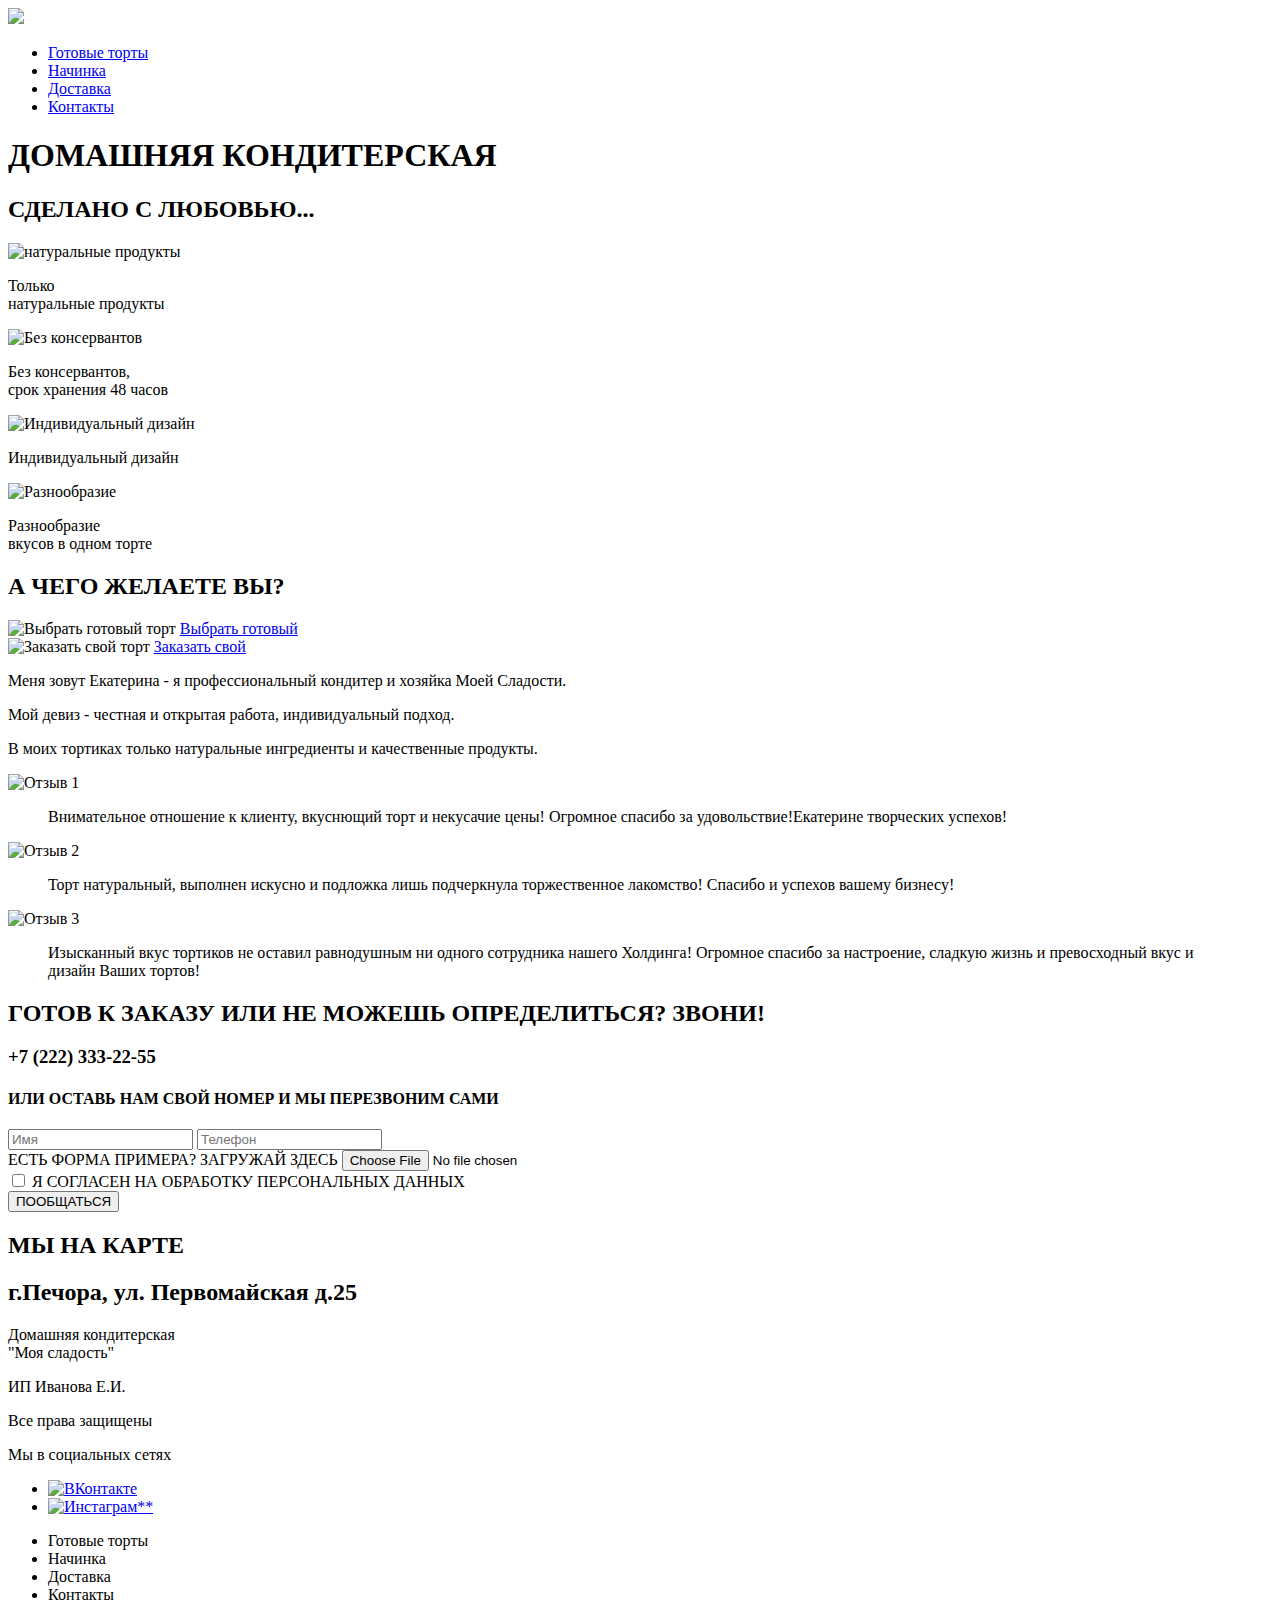
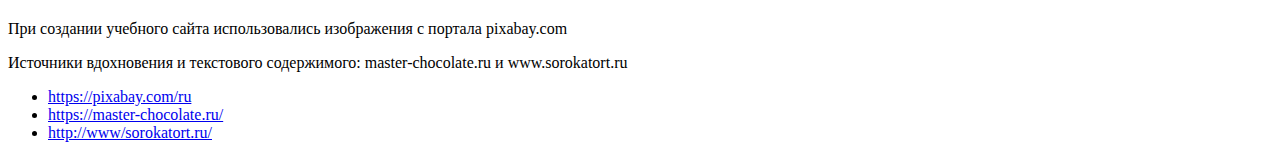
==== index.html @ ca9eb402 "add img. fix validation" ====
<!DOCTYPE html>
<html lang="ru">
<head>
	<meta charset="UTF-8">
	<meta name="viewport" content="width=device-width, initial-scale=1.0">
	<title>Main</title>
</head>
<body>
	<!-- Шапка сайта с логотипом и панелью навигации -->
	<header>
		<nav>
			<a href="index.html" class="logo"><img src="./assets/img/logo.svg"></a>
			<ul>
				<li><a href="cakes.html">Готовые торты</a></li>
				<li><a href="filling.html">Начинка</a></li>
				<li><a href="delivery.html">Доставка</a></li>
				<li><a href="index.html#feedback">Контакты</a></li>
			</ul>
		</nav>
	</header>
	<!-- Секция для рекламного баннера -->
	<section class="banner">
		<div class="content">
			<h1>ДОМАШНЯЯ КОНДИТЕРСКАЯ</h1>
			<h2>СДЕЛАНО С ЛЮБОВЬЮ...</h2>
		</div>
	</section>
	<!-- Секция Наши преимущества -->
	<section class="advantages">
		<div class="content">
			<div class="advantage">
				<img src="assets/img/icons/icon_1.png" alt="натуральные продукты">
				<p> Только<br> натуральные продукты </p>
			</div>
			<div class="advantage">
				<img src="assets/img/icons/icon_2.png" alt="Без консервантов">
				<p> Без консервантов,<br> срок хранения 48 часов </p>
			</div>
			<div class="advantage">
				<img src="assets/img/icons/icon_3.png" alt="Индивидуальный дизайн">
				<p> Индивидуальный дизайн </p>
			</div>
			<div class="advantage">
				<img src="assets/img/icons/icon_4.png" alt="Разнообразие">
				<p> Разнообразие<br> вкусов в одном торте </p>
			</div>
		</div>
	</section>
	<!-- Секция для выбора услуги -->
	<section class="select">
		<div class="content">
			<h2>А ЧЕГО ЖЕЛАЕТЕ ВЫ?</h2>
				<div class="select__cakes">
					<div class="select__cake">
						<img src="assets/img/select-cake-1.jpg" alt="Выбрать готовый торт">
						<a href="cackes.html">Выбрать готовый</a>
					</div>
					<div class="select__cake">
						<img src="assets/img/select-cake-2.jpg" alt="Заказать свой торт">
						<a href="filing.html">Заказать cвой</a>
					</div>
				</div>
		</div>
	</section>
	<!-- Секция для блока О компании -->
	<section class="about">
		<div class="about__wrap">
			<div class="about__text">
				<p>Меня зовут Екатерина - я профессиональный кондитер и хозяйка Моей Сладости.</p>
                <p>Мой девиз - честная и открытая работа, индивидуальный подход.</p>
                <p>В моих тортиках только натуральные ингредиенты и качественные продукты.</p>
			</div>
		</div>
	</section>
	<!-- Секция для отзывов клиентов-->
	<section class="reviews">
		<div class="content">
			<div class="review">
				<div class="review__text">
					<img src="assets/img/reviews/review-1.jpg", alt="Отзыв 1">
					<blockquote>
                    	Внимательное отношение к клиенту, вкуснющий торт и некусачие цены! 
                        Огромное спасибо за удовольствие!Екатерине творческих успехов!
                    </blockquote>
                    <img src="assets/img/reviews/review-2.jpg", alt="Отзыв 2">
                    <blockquote>
                        Торт натуральный, выполнен искусно и подложка лишь подчеркнула 
                        торжественное лакомство! Спасибо и успехов вашему бизнесу!
                    </blockquote>
                    <img src="assets/img/reviews/review-3.jpg", alt="Отзыв 3">
                    <blockquote>
                        Изысканный вкус тортиков не оставил равнодушным ни одного сотрудника 
                        нашего Холдинга! Огромное спасибо за настроение, сладкую жизнь и 
                        превосходный вкус и дизайн Ваших тортов!
                    </blockquote>
				</div>
			</div>
		</div>
	</section>
	<!-- Секция для блока обратной связи с клиентом -->
	<section class="feedback" id="feedback">
		<div class="content">
			<h2>ГОТОВ К ЗАКАЗУ ИЛИ НЕ МОЖЕШЬ ОПРЕДЕЛИТЬСЯ? ЗВОНИ!</h2>
			<h3>+7 (222) 333-22-55</h3>
			<h4>ИЛИ ОСТАВЬ НАМ СВОЙ НОМЕР И МЫ ПЕРЕЗВОНИМ САМИ</h4>
			<form action="answer.html">
				<div class="form__contact"> 
					<input type="text" minlength="5" placeholder="Имя" >
					<input type="tel" pattern="^\(\d{3}\)\d{3}-\d{2}-\d{2}$" minlength="11" name="tel-number" id="tel-number" title=" например 89090983453" placeholder="Телефон">
				</div>
				<div class="form__download">
					ЕСТЬ ФОРМА ПРИМЕРА?
					<label for="download">ЗАГРУЖАЙ ЗДЕСЬ</label>
					<input type="file" id="download" name="download" accept=".png, .jpg, .jpeg">
				</div>
				<div class="form__submit">
					<input type="checkbox" name="personal" id="personal">
					<label for="personal">
					Я СОГЛАСЕН НА ОБРАБОТКУ ПЕРСОНАЛЬНЫХ ДАННЫХ
					</label>
				</div>
				<input type="submit" value="ПООБЩАТЬСЯ">
			</form>
		</div>
	</section>
	<!-- Секция для блока с картой -->
	<section class="map">
		<div class="content">
			<h2>МЫ НА КАРТЕ</h2>
			<h2>г.Печора, ул. Первомайская д.25</h2>
		</div>
	</section>
<!-- Подвал сайта с контактной информацией -->
<footer>
	<div class="content">
		<div class="footer_main">
			<div class="footer_info">
				<p>Домашняя кондитерская<br>"Моя сладость"</p>
				<p>ИП Иванова Е.И.</p>
				<p>Все права защищены</p>
			</div>
			<div class="footer_social">
				<p>Мы в социальных сетях</p>
					<ul>
	                    <li><a href="http://vk.com"><img src="assets/img/icons/icon_5.png", alt="ВКонтакте"></a></li>
	                    <li><a href="http://instagram.com"><img src="assets/img/icons/icon_6.png", alt="Инстаграм**"></a></li>
	                </ul>
			</div>
			<div class="footer_menu">
				<nav>
					<ul>
						<li>Готовые торты</li>
						<li>Начинка</li>
						<li>Доставка</li>
						<li>Контакты</li>
					</ul>
				</nav>
			</div>
		</div>
		<div class="footer_add">
			<p>При создании учебного сайта использовались изображения с портала pixabay.com</p>
			<p>Источники вдохновения и текстового содержимого: master-chocolate.ru и www.sorokatort.ru </p>
			<ul>
            	<li><a href="https://pixabay.com/ru">https://pixabay.com/ru</a></li>
                <li><a href="https://master-chocolate.ru/">https://master-chocolate.ru/</a></li>
                <li><a href="http://www/sorokatort.ru/">http://www/sorokatort.ru/</a></li>
            </ul>
		</div>
	</div>
</footer>
</body>
</html>
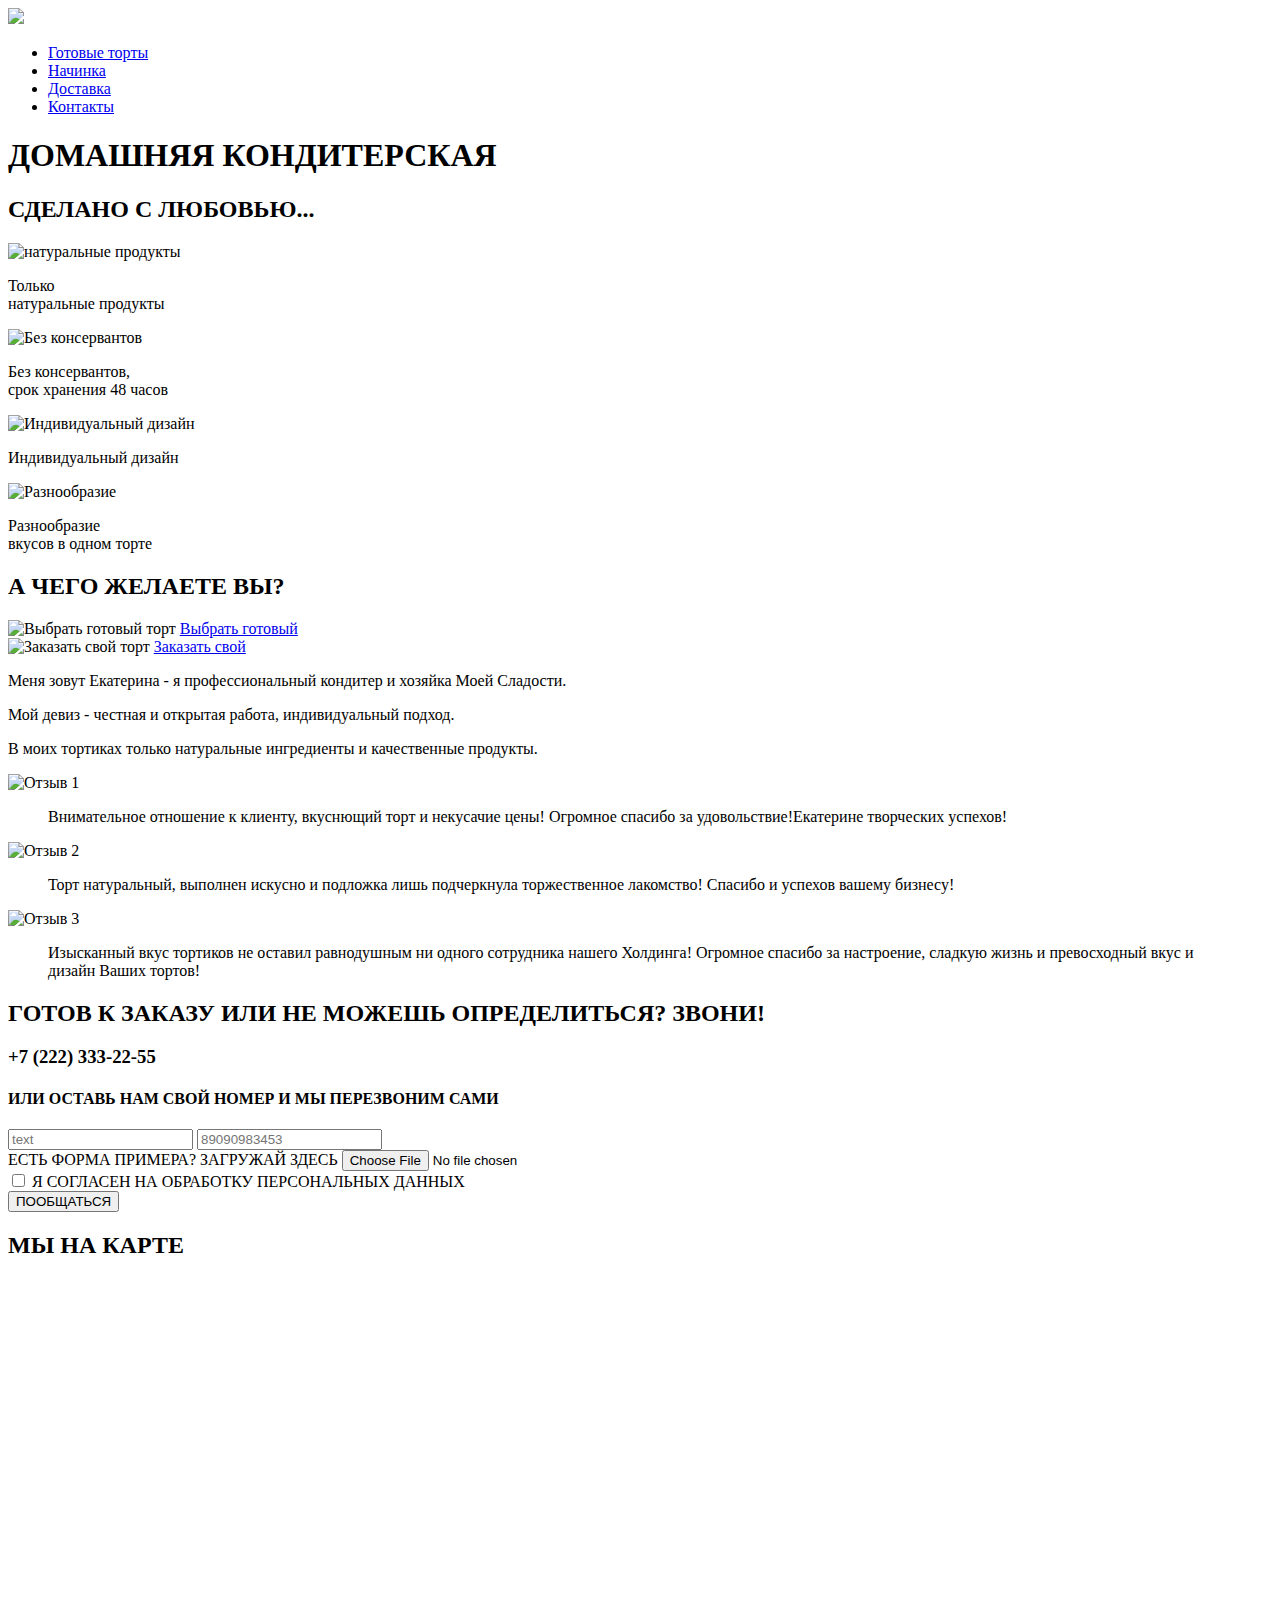
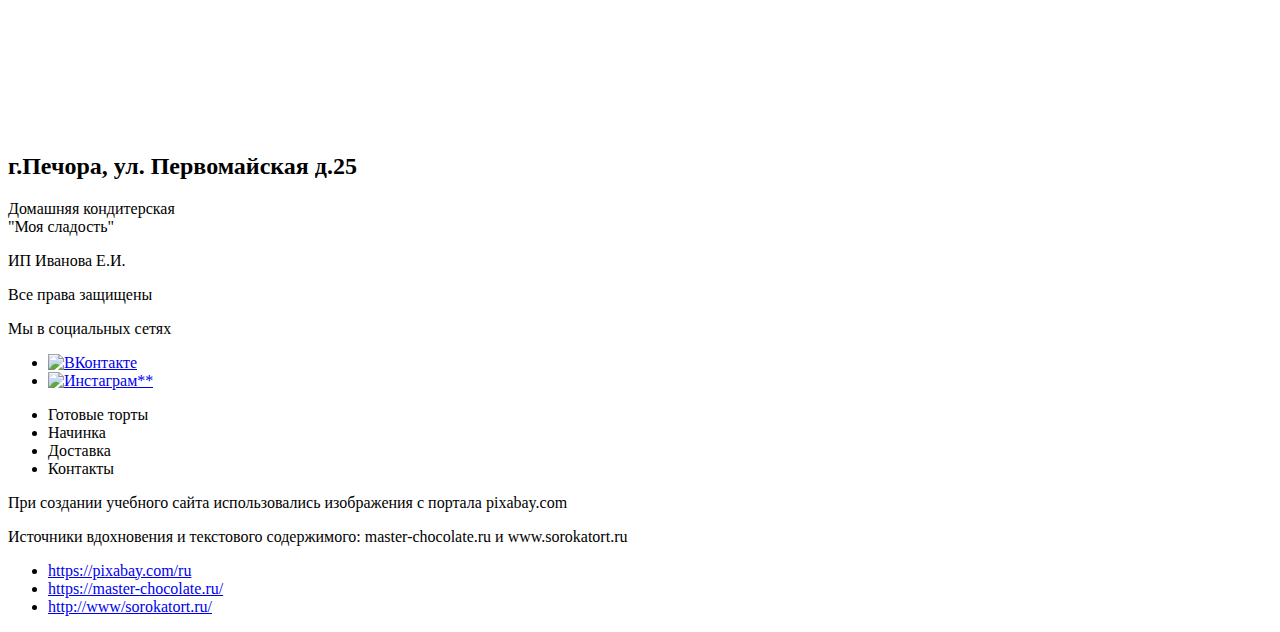
==== commit 9938b67a: "add lesson 8" ====
--- a/index.html
+++ b/index.html
@@ -105,8 +105,8 @@
 			<h4>ИЛИ ОСТАВЬ НАМ СВОЙ НОМЕР И МЫ ПЕРЕЗВОНИМ САМИ</h4>
 			<form action="answer.html">
 				<div class="form__contact"> 
-					<input type="text" minlength="5" placeholder="Имя" >
-					<input type="tel" pattern="^\(\d{3}\)\d{3}-\d{2}-\d{2}$" minlength="11" name="tel-number" id="tel-number" title=" например 89090983453" placeholder="Телефон">
+					<input type="text" minlength="5" placeholder="text" >
+					<input type="tel" minlength="11" name="tel-number" id="tel-number" title=" например 89090983453" placeholder="89090983453">
 				</div>
 				<div class="form__download">
 					ЕСТЬ ФОРМА ПРИМЕРА?
@@ -127,6 +127,15 @@
 	<section class="map">
 		<div class="content">
 			<h2>МЫ НА КАРТЕ</h2>
+			<iframe
+				src = "https://www.google.com/maps/embed?pb=!1m18!1m12!1m3!1d41600.22919532707!2d17.569618186980133!3d49.33294759224513!2m3!1f0!2f0!3f0!3m2!1i1024!2i768!4f13.1!3m3!1m2!1s0x4713a0ac323a85b5%3A0xc3b26e85b57e46b4!2z0JbQvtC_0YssIDc2OSAwMSBIb2xlxaFvdiwg0KfQtdGF0LjRjw!5e0!3m2!1sru!2sru!4v1715668737683!5m2!1sru!2sru" 
+				width="600" 
+				height="450" 
+				style="border:0;" 
+				allowfullscreen="" 
+				loading="lazy" 
+				referrerpolicy="no-referrer-when-downgrade">
+			</iframe>
 			<h2>г.Печора, ул. Первомайская д.25</h2>
 		</div>
 	</section>
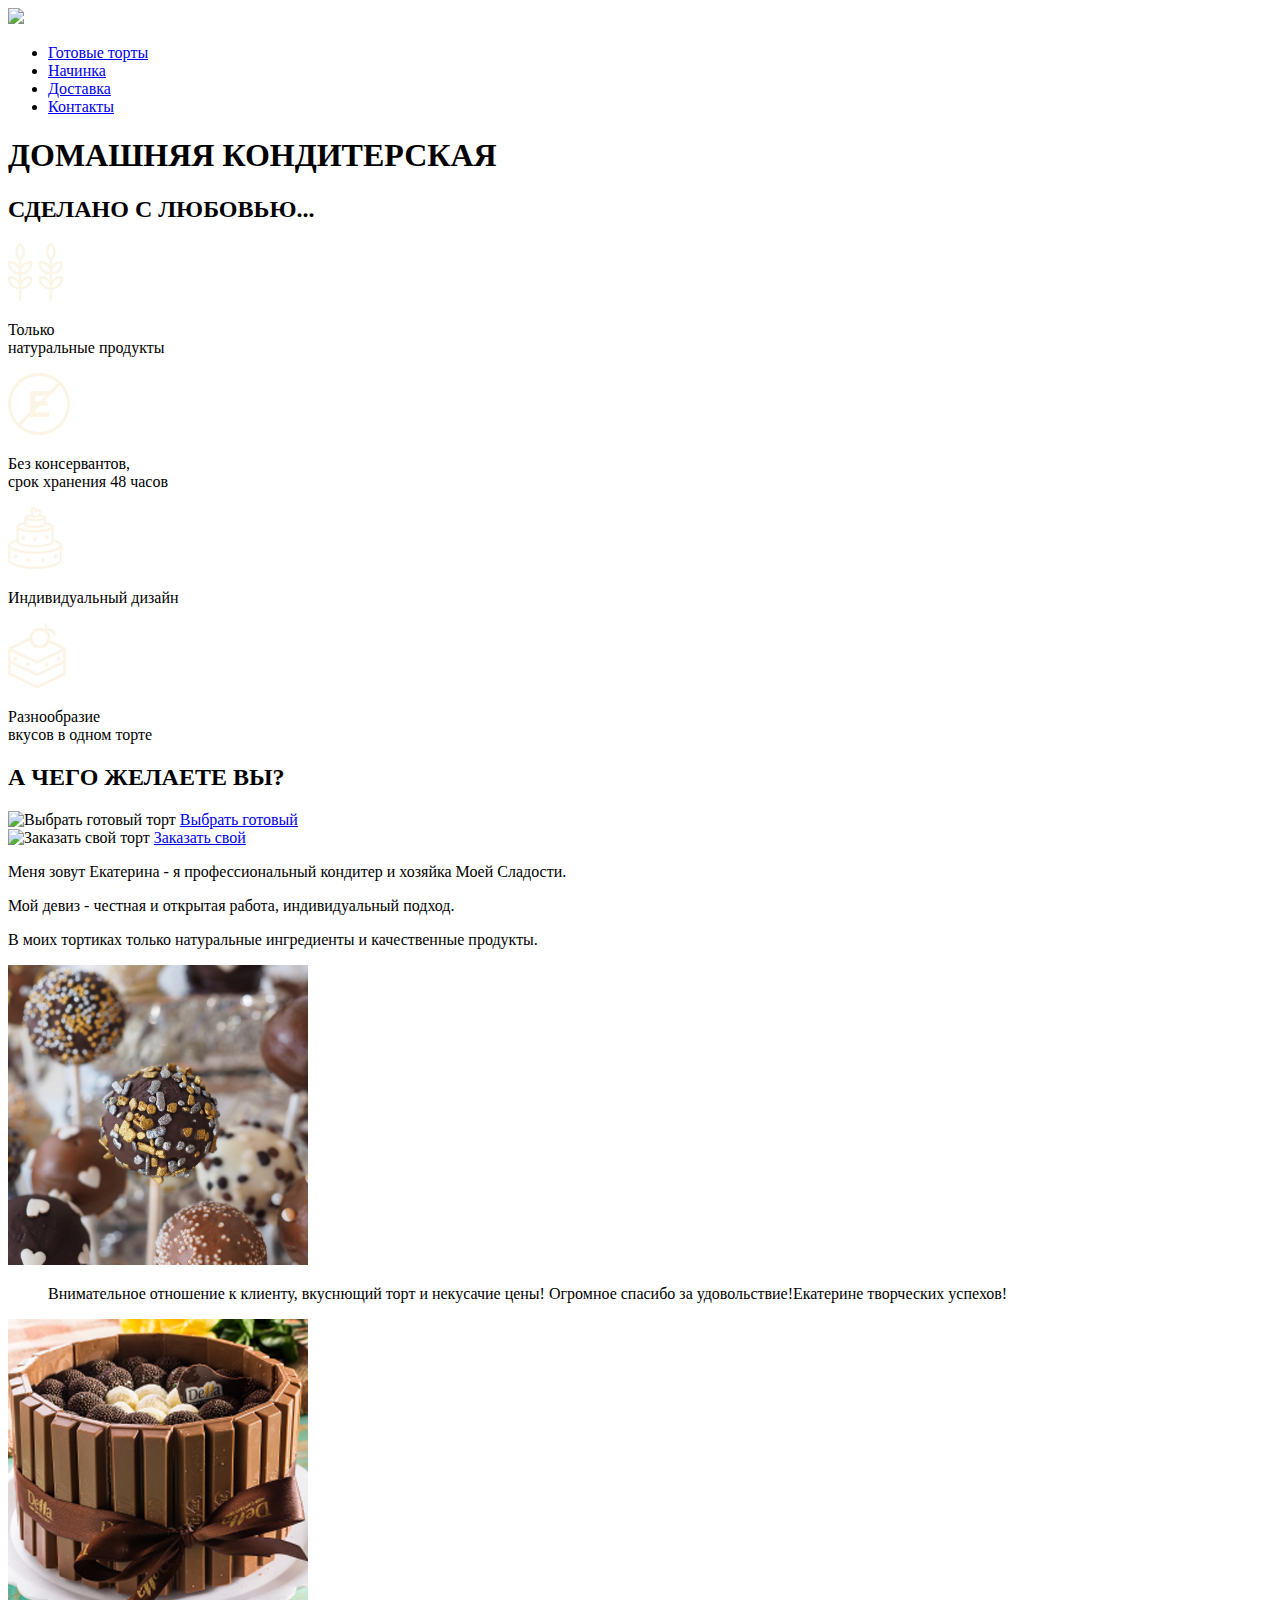
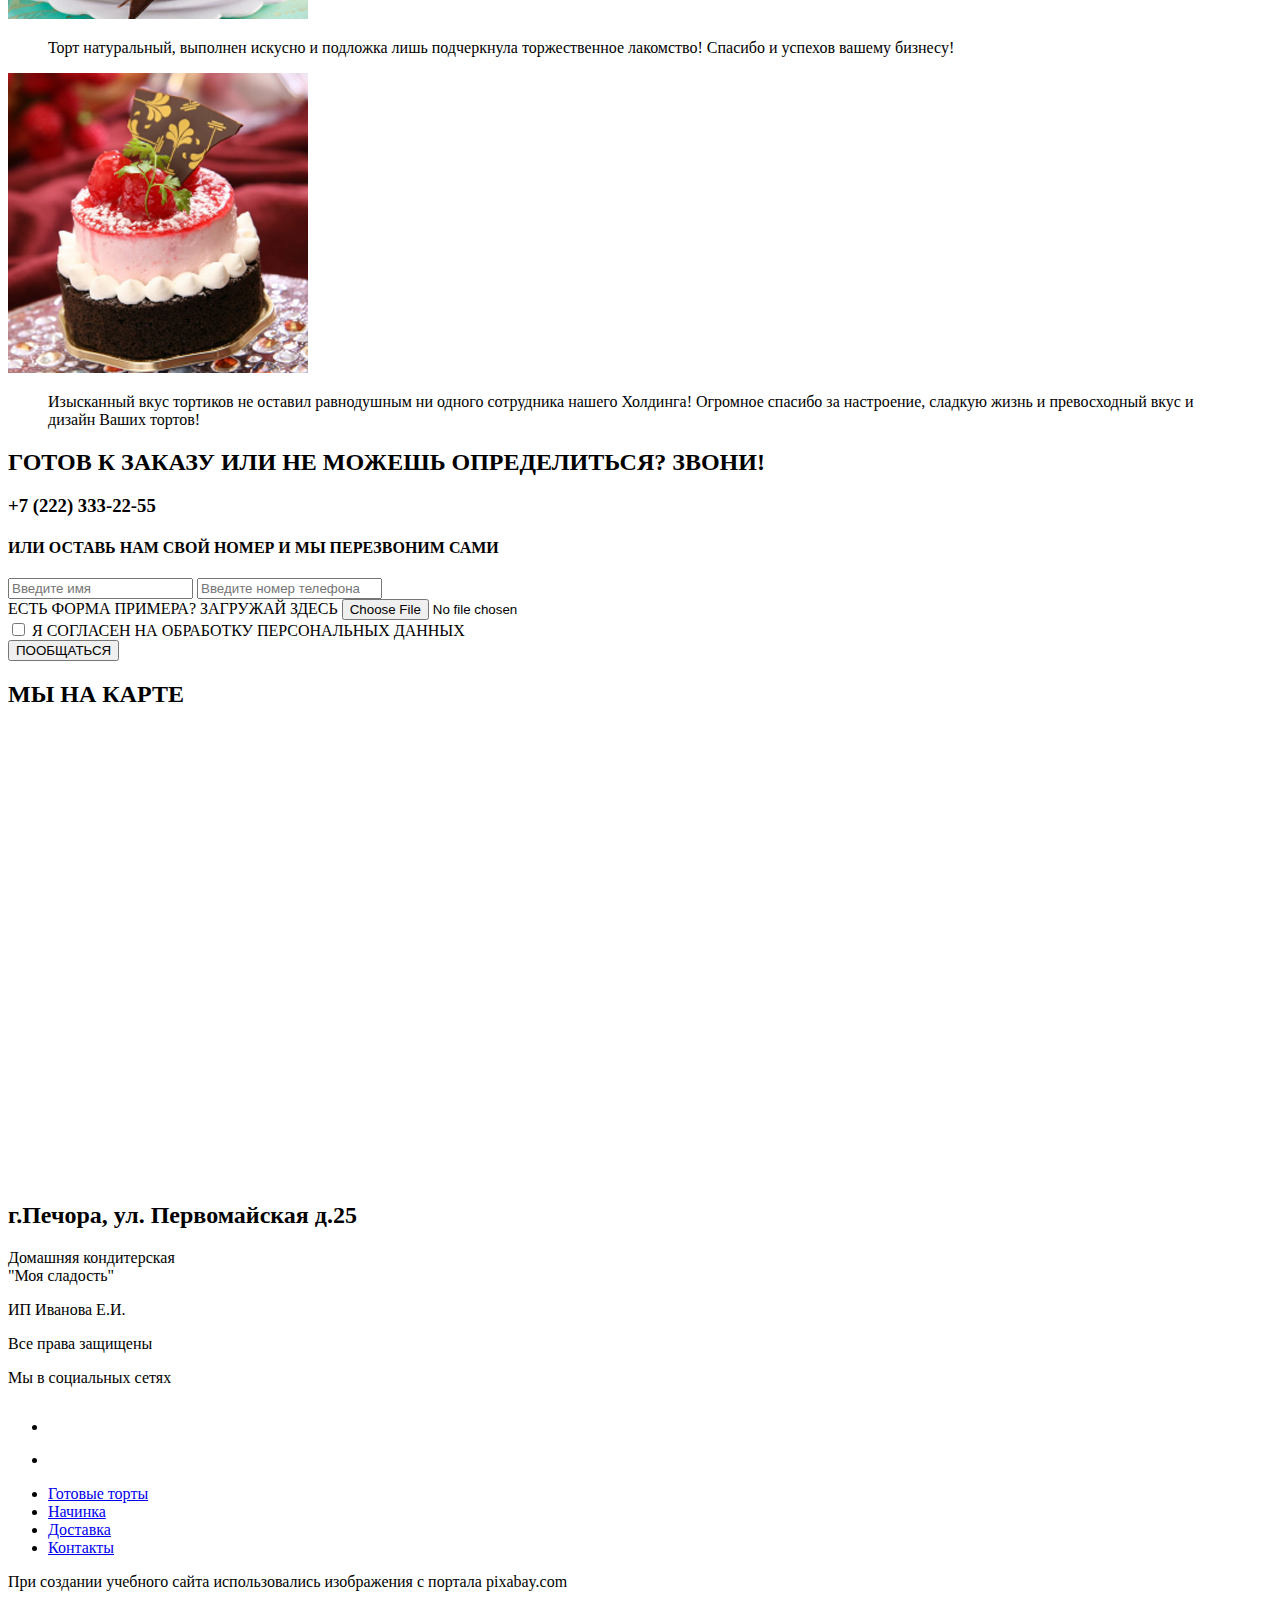
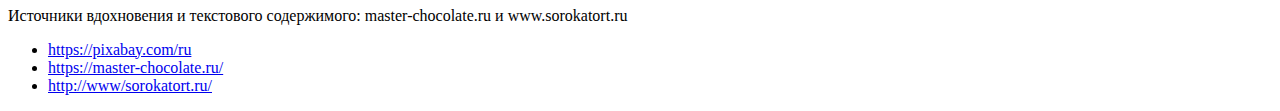
==== commit 66a07be7: "fix links" ====
--- a/index.html
+++ b/index.html
@@ -105,8 +105,8 @@
 			<h4>ИЛИ ОСТАВЬ НАМ СВОЙ НОМЕР И МЫ ПЕРЕЗВОНИМ САМИ</h4>
 			<form action="answer.html">
 				<div class="form__contact"> 
-					<input type="text" minlength="5" placeholder="text" >
-					<input type="tel" minlength="11" name="tel-number" id="tel-number" title=" например 89090983453" placeholder="89090983453">
+					<input type="text" minlength="5" placeholder="Введите имя" >
+					<input type="tel" minlength="11" name="tel-number" id="tel-number" title=" например 89090983453" placeholder="Введите номер телефона"pattern="[0-9]{11}">
 				</div>
 				<div class="form__download">
 					ЕСТЬ ФОРМА ПРИМЕРА?
@@ -158,10 +158,10 @@
 			<div class="footer_menu">
 				<nav>
 					<ul>
-						<li>Готовые торты</li>
-						<li>Начинка</li>
-						<li>Доставка</li>
-						<li>Контакты</li>
+						<li><a href="cakes.html">Готовые торты</a></li>
+						<li><a href="filling.html">Начинка</a></li>
+						<li><a href="delivery.html">Доставка</a></li>
+						<li><a href="index.html#feedback">Контакты</a></li>
 					</ul>
 				</nav>
 			</div>
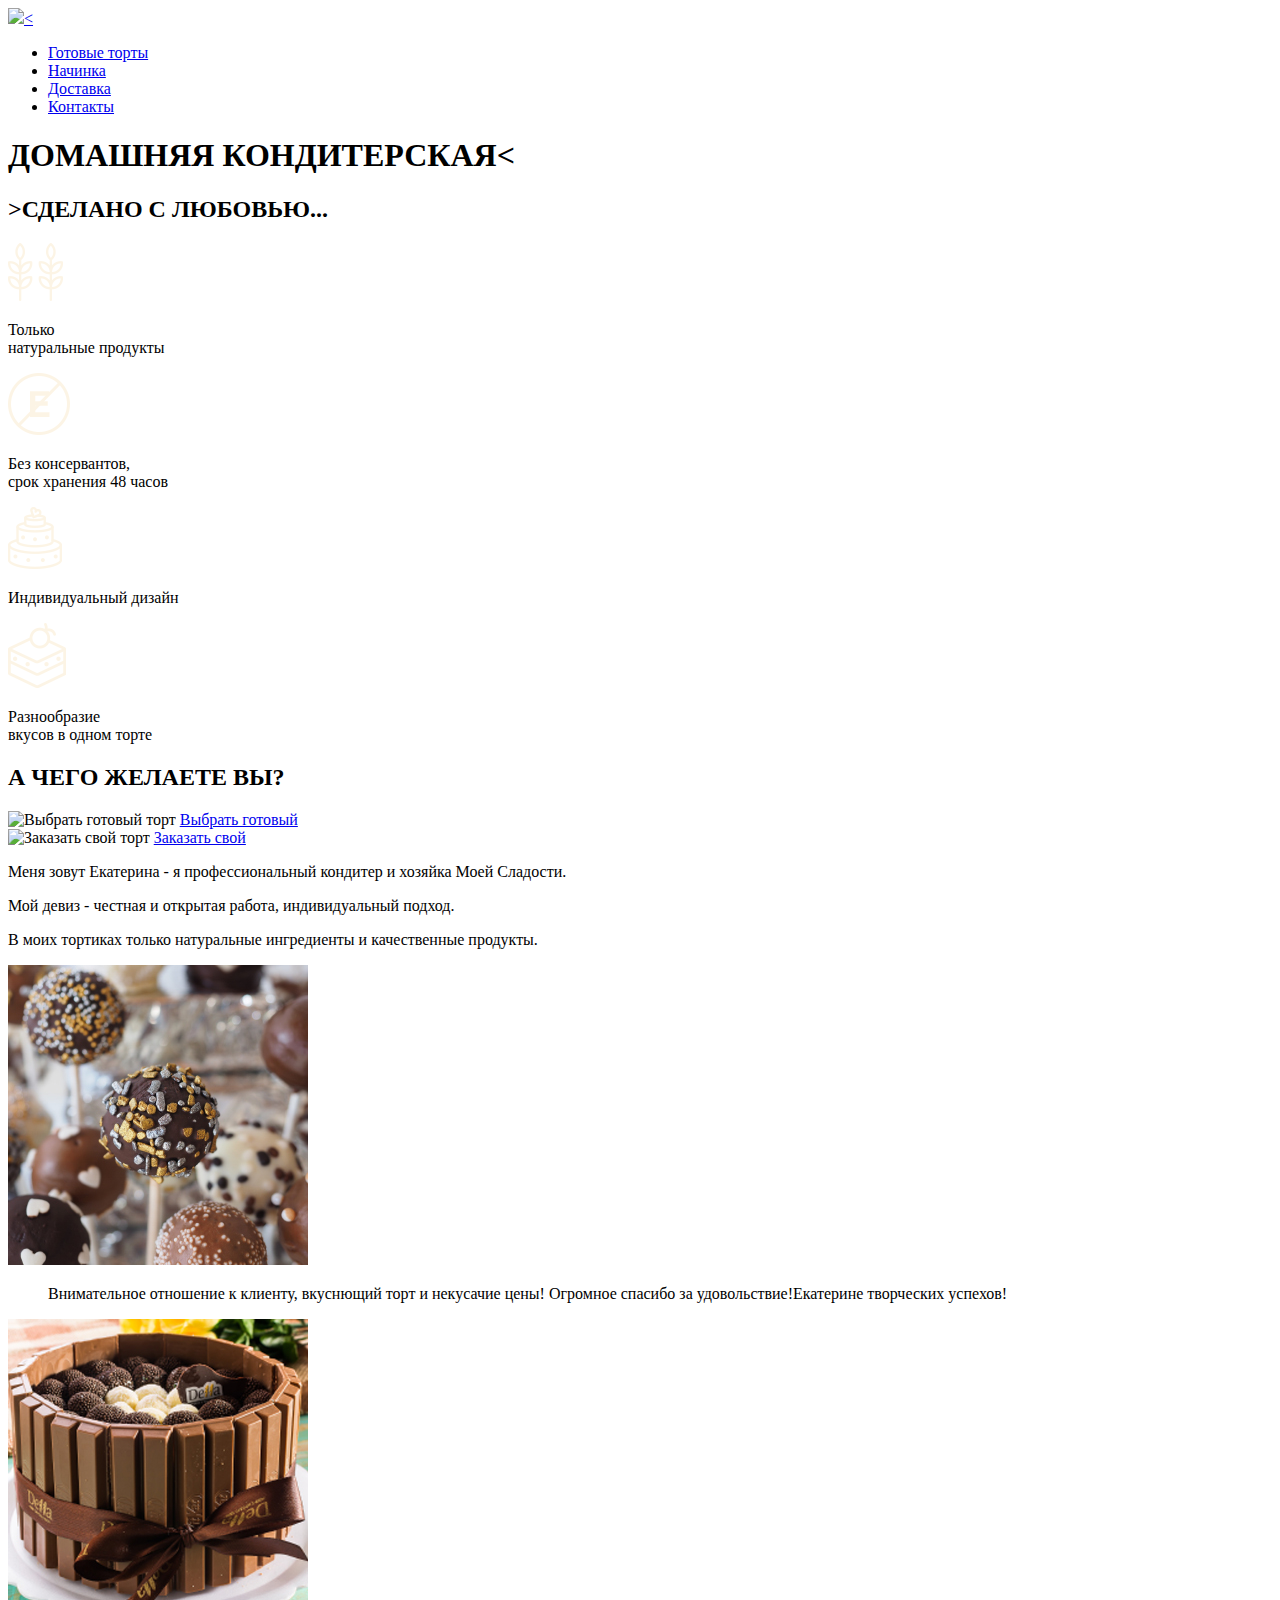
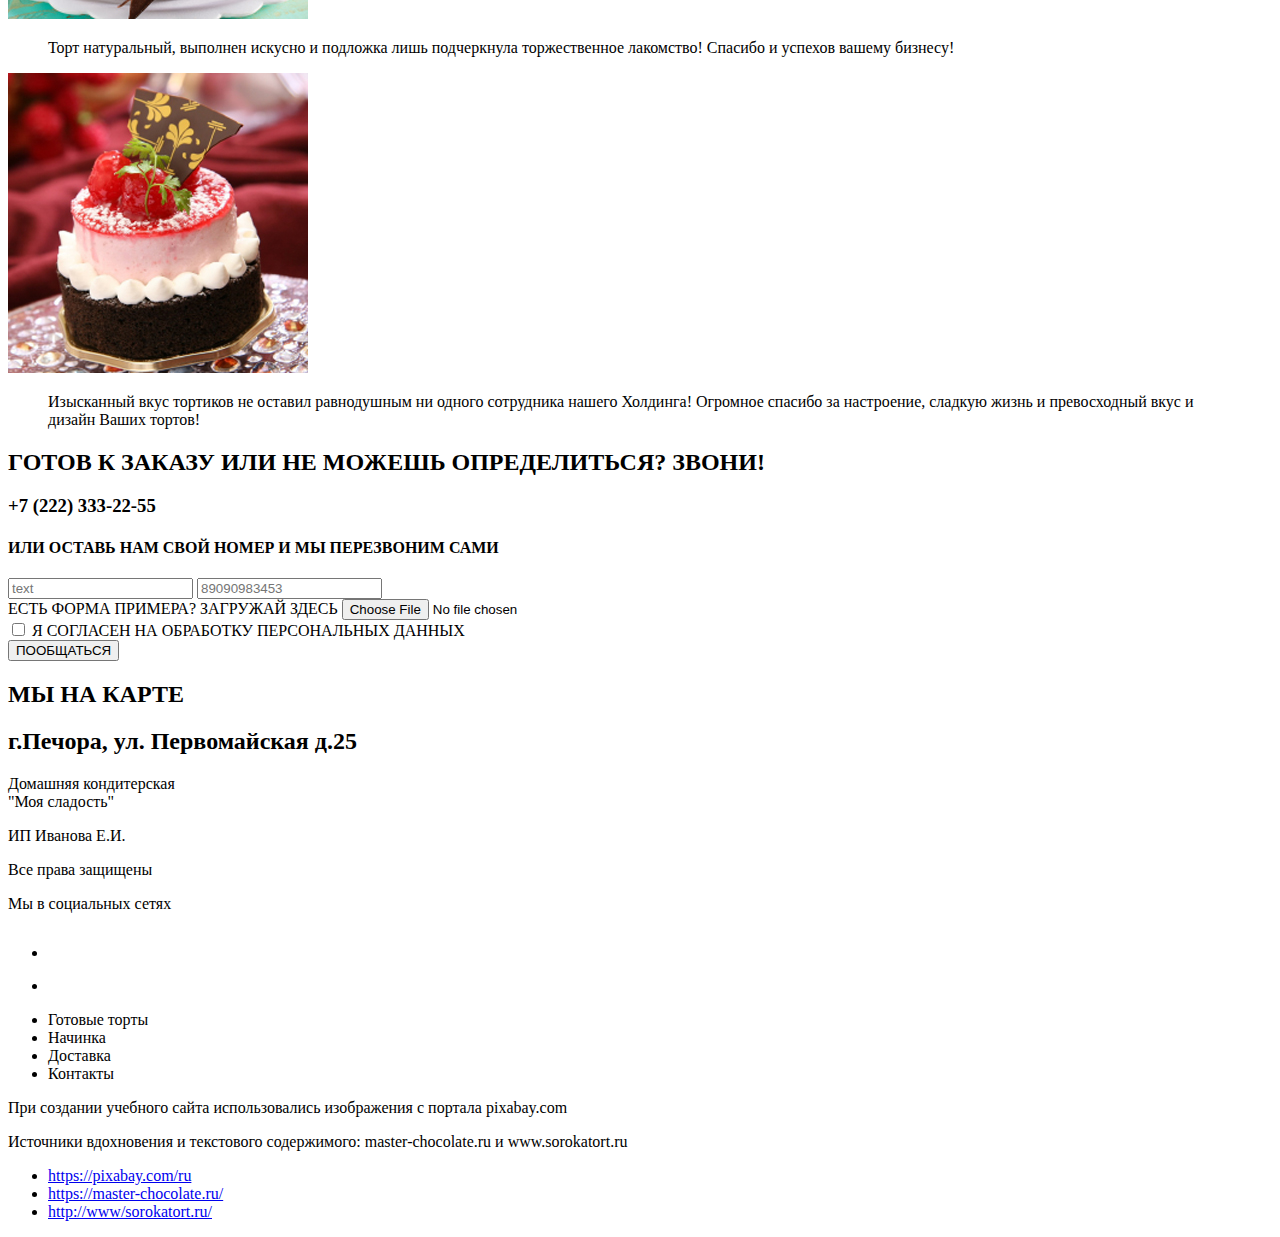
==== commit 7d87842b: "Add lesson 9 and 10" ====
--- a/index.html
+++ b/index.html
@@ -3,13 +3,15 @@
 <head>
 	<meta charset="UTF-8">
 	<meta name="viewport" content="width=device-width, initial-scale=1.0">
+	<link rel="stylesheet" href="assets/styles/normalize.css">
+	<link rel="stylesheet" href="assets/styles/style.css">
 	<title>Main</title>
 </head>
 <body>
 	<!-- Шапка сайта с логотипом и панелью навигации -->
 	<header>
 		<nav>
-			<a href="index.html" class="logo"><img src="./assets/img/logo.svg"></a>
+			<a href="index.html" class="logo"><img src="./assets/img/logo.svg"><</a>
 			<ul>
 				<li><a href="cakes.html">Готовые торты</a></li>
 				<li><a href="filling.html">Начинка</a></li>
@@ -21,8 +23,8 @@
 	<!-- Секция для рекламного баннера -->
 	<section class="banner">
 		<div class="content">
-			<h1>ДОМАШНЯЯ КОНДИТЕРСКАЯ</h1>
-			<h2>СДЕЛАНО С ЛЮБОВЬЮ...</h2>
+			<h1>ДОМАШНЯЯ КОНДИТЕРСКАЯ<</h1>
+			<h2>>СДЕЛАНО С ЛЮБОВЬЮ...</h2>
 		</div>
 	</section>
 	<!-- Секция Наши преимущества -->
@@ -105,8 +107,8 @@
 			<h4>ИЛИ ОСТАВЬ НАМ СВОЙ НОМЕР И МЫ ПЕРЕЗВОНИМ САМИ</h4>
 			<form action="answer.html">
 				<div class="form__contact"> 
-					<input type="text" minlength="5" placeholder="Введите имя" >
-					<input type="tel" minlength="11" name="tel-number" id="tel-number" title=" например 89090983453" placeholder="Введите номер телефона"pattern="[0-9]{11}">
+					<input type="text" minlength="5" placeholder="text" >
+					<input type="tel" minlength="11" name="tel-number" id="tel-number" title=" например 89090983453" placeholder="89090983453">
 				</div>
 				<div class="form__download">
 					ЕСТЬ ФОРМА ПРИМЕРА?
@@ -127,15 +129,6 @@
 	<section class="map">
 		<div class="content">
 			<h2>МЫ НА КАРТЕ</h2>
-			<iframe
-				src = "https://www.google.com/maps/embed?pb=!1m18!1m12!1m3!1d41600.22919532707!2d17.569618186980133!3d49.33294759224513!2m3!1f0!2f0!3f0!3m2!1i1024!2i768!4f13.1!3m3!1m2!1s0x4713a0ac323a85b5%3A0xc3b26e85b57e46b4!2z0JbQvtC_0YssIDc2OSAwMSBIb2xlxaFvdiwg0KfQtdGF0LjRjw!5e0!3m2!1sru!2sru!4v1715668737683!5m2!1sru!2sru" 
-				width="600" 
-				height="450" 
-				style="border:0;" 
-				allowfullscreen="" 
-				loading="lazy" 
-				referrerpolicy="no-referrer-when-downgrade">
-			</iframe>
 			<h2>г.Печора, ул. Первомайская д.25</h2>
 		</div>
 	</section>
@@ -158,10 +151,10 @@
 			<div class="footer_menu">
 				<nav>
 					<ul>
-						<li><a href="cakes.html">Готовые торты</a></li>
-						<li><a href="filling.html">Начинка</a></li>
-						<li><a href="delivery.html">Доставка</a></li>
-						<li><a href="index.html#feedback">Контакты</a></li>
+						<li>Готовые торты</li>
+						<li>Начинка</li>
+						<li>Доставка</li>
+						<li>Контакты</li>
 					</ul>
 				</nav>
 			</div>
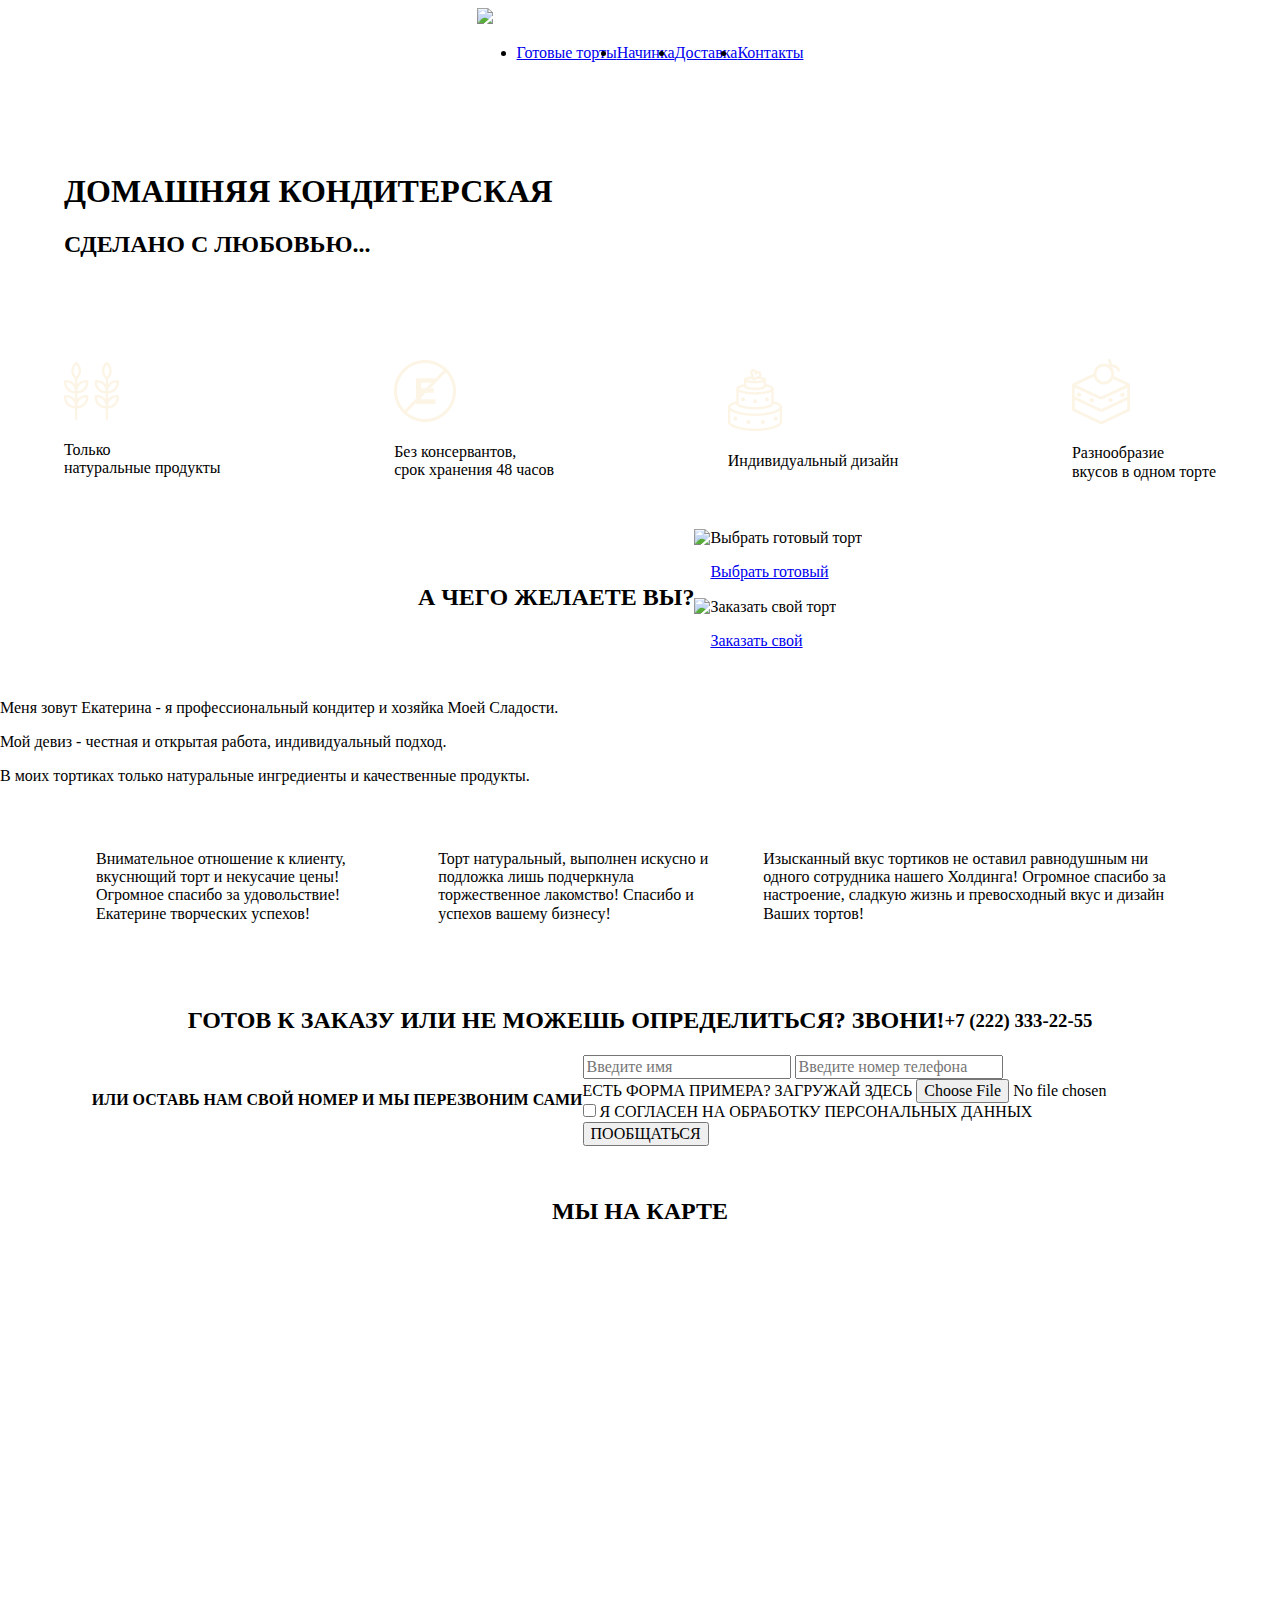
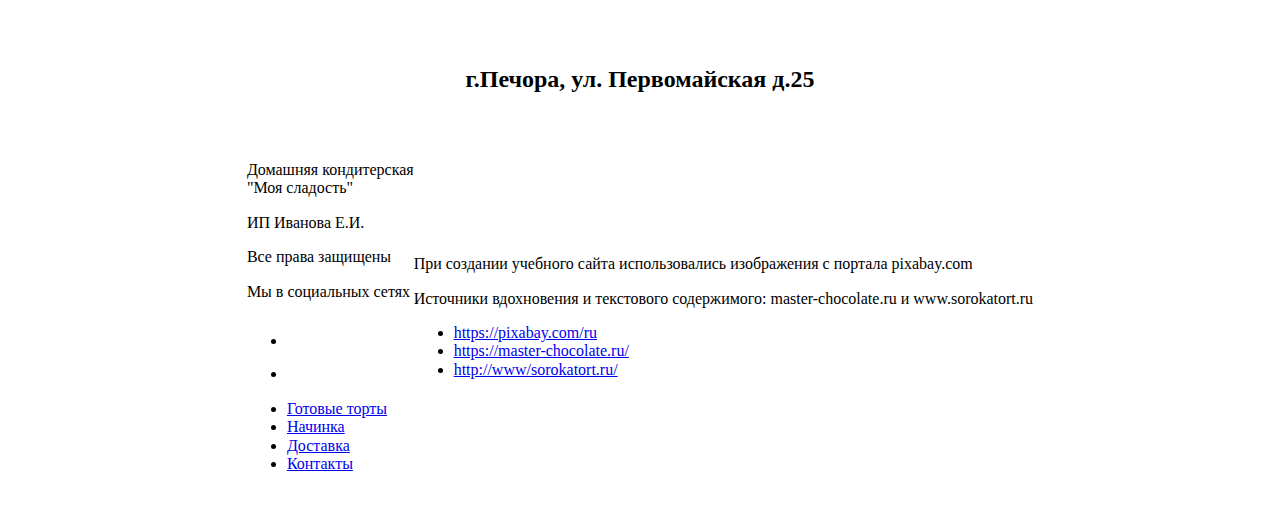
==== commit c58431f9: "Merge remote-tracking branch 'origin/master'" ====
--- a/index.html
+++ b/index.html
@@ -11,7 +11,7 @@
 	<!-- Шапка сайта с логотипом и панелью навигации -->
 	<header>
 		<nav>
-			<a href="index.html" class="logo"><img src="./assets/img/logo.svg"><</a>
+			<a href="index.html" class="logo"><img src="./assets/img/logo.svg"></a>
 			<ul>
 				<li><a href="cakes.html">Готовые торты</a></li>
 				<li><a href="filling.html">Начинка</a></li>
@@ -23,8 +23,8 @@
 	<!-- Секция для рекламного баннера -->
 	<section class="banner">
 		<div class="content">
-			<h1>ДОМАШНЯЯ КОНДИТЕРСКАЯ<</h1>
-			<h2>>СДЕЛАНО С ЛЮБОВЬЮ...</h2>
+			<h1>ДОМАШНЯЯ КОНДИТЕРСКАЯ</h1>
+			<h2>СДЕЛАНО С ЛЮБОВЬЮ...</h2>
 		</div>
 	</section>
 	<!-- Секция Наши преимущества -->
@@ -107,8 +107,8 @@
 			<h4>ИЛИ ОСТАВЬ НАМ СВОЙ НОМЕР И МЫ ПЕРЕЗВОНИМ САМИ</h4>
 			<form action="answer.html">
 				<div class="form__contact"> 
-					<input type="text" minlength="5" placeholder="text" >
-					<input type="tel" minlength="11" name="tel-number" id="tel-number" title=" например 89090983453" placeholder="89090983453">
+					<input type="text" minlength="5" placeholder="Введите имя" >
+					<input type="tel" minlength="11" name="tel-number" id="tel-number" title=" например 89090983453" placeholder="Введите номер телефона"pattern="[0-9]{11}">
 				</div>
 				<div class="form__download">
 					ЕСТЬ ФОРМА ПРИМЕРА?
@@ -129,6 +129,15 @@
 	<section class="map">
 		<div class="content">
 			<h2>МЫ НА КАРТЕ</h2>
+			<iframe
+				src = "https://www.google.com/maps/embed?pb=!1m18!1m12!1m3!1d41600.22919532707!2d17.569618186980133!3d49.33294759224513!2m3!1f0!2f0!3f0!3m2!1i1024!2i768!4f13.1!3m3!1m2!1s0x4713a0ac323a85b5%3A0xc3b26e85b57e46b4!2z0JbQvtC_0YssIDc2OSAwMSBIb2xlxaFvdiwg0KfQtdGF0LjRjw!5e0!3m2!1sru!2sru!4v1715668737683!5m2!1sru!2sru" 
+				width="600" 
+				height="450" 
+				style="border:0;" 
+				allowfullscreen="" 
+				loading="lazy" 
+				referrerpolicy="no-referrer-when-downgrade">
+			</iframe>
 			<h2>г.Печора, ул. Первомайская д.25</h2>
 		</div>
 	</section>
@@ -151,10 +160,10 @@
 			<div class="footer_menu">
 				<nav>
 					<ul>
-						<li>Готовые торты</li>
-						<li>Начинка</li>
-						<li>Доставка</li>
-						<li>Контакты</li>
+						<li><a href="cakes.html">Готовые торты</a></li>
+						<li><a href="filling.html">Начинка</a></li>
+						<li><a href="delivery.html">Доставка</a></li>
+						<li><a href="index.html#feedback">Контакты</a></li>
 					</ul>
 				</nav>
 			</div>
--- a/assets/styles/style.css
+++ b/assets/styles/style.css
@@ -0,0 +1,95 @@
+/* Cover for main wrap (all el)*/
+.content{
+	display: flex;
+	align-items: center;
+	justify-content: center;
+	flex-wrap: wrap;
+	width: 90%;
+	margin: 0 auto;
+	padding: 1em;
+}
+header{
+		display: flex;
+		justify-content: space-around;
+		align-items: center;
+		padding: 0.5rem;
+	}
+	header img.Logo {
+		width: 20vw;
+	}
+	header nav ul{
+		display: flex;
+		flex-wrap: wrap;
+		padding left: 1rem;
+	}
+	header .nav ul li {
+		margin-right: 1rem;
+		margin-bottom: 0.5 rem;
+	}
+section.banner {
+	min-height: 20vw;
+	display: flex;
+	align-items: center;
+	justify-content: center;
+}
+section.banner .content {
+	display: block;
+}
+/* For index */
+.advantages .content {
+		justify-content: space-between;
+	}
+	.advantages .advantages img {
+		margin: 0 auto;
+		max-width: 80%;
+	}
+	.advantages .advantages p {
+		display: none;
+	}
+select .select__cakes .select__cake {
+	margin-bottom: 1rem;
+}
+.select .select__cakes .select__cake a {
+	display: block;
+	width: 100%;
+	padding: 1rem;
+}
+.select .select__cakes .select__cake img {
+	width: 100%;
+}
+.reviews .content .review img {
+		display: none;
+	}
+	.reviews .content .review .review__text {
+		display: flex;
+		align-items: center;
+		margin: 1rem;
+	}
+	.reviews .content .review .review__text blockquote {
+		padding: 0.5rem;
+		margin: 0.5rem;
+	}
+.map iframe {
+	width: 100%;
+	height: 400px;
+}
+/* For pages cakes */
+.cakes .cake {
+		width: 90%;
+		padding: 1rem;
+		margin-bottom: 1rem;
+	}
+.cakes .cake .cake__descript img { 
+	max-width: 90%;
+}
+.cakes .cake .cake__buy { 
+	padding: 0.5rem;
+}
+.cakes .cake .cake__buy a {
+	display: inline-block;
+	width: 90%;
+	padding: 1rem;
+}
+.cakes .cake .cake__buy ul { 
+	padding-left: 0;
+}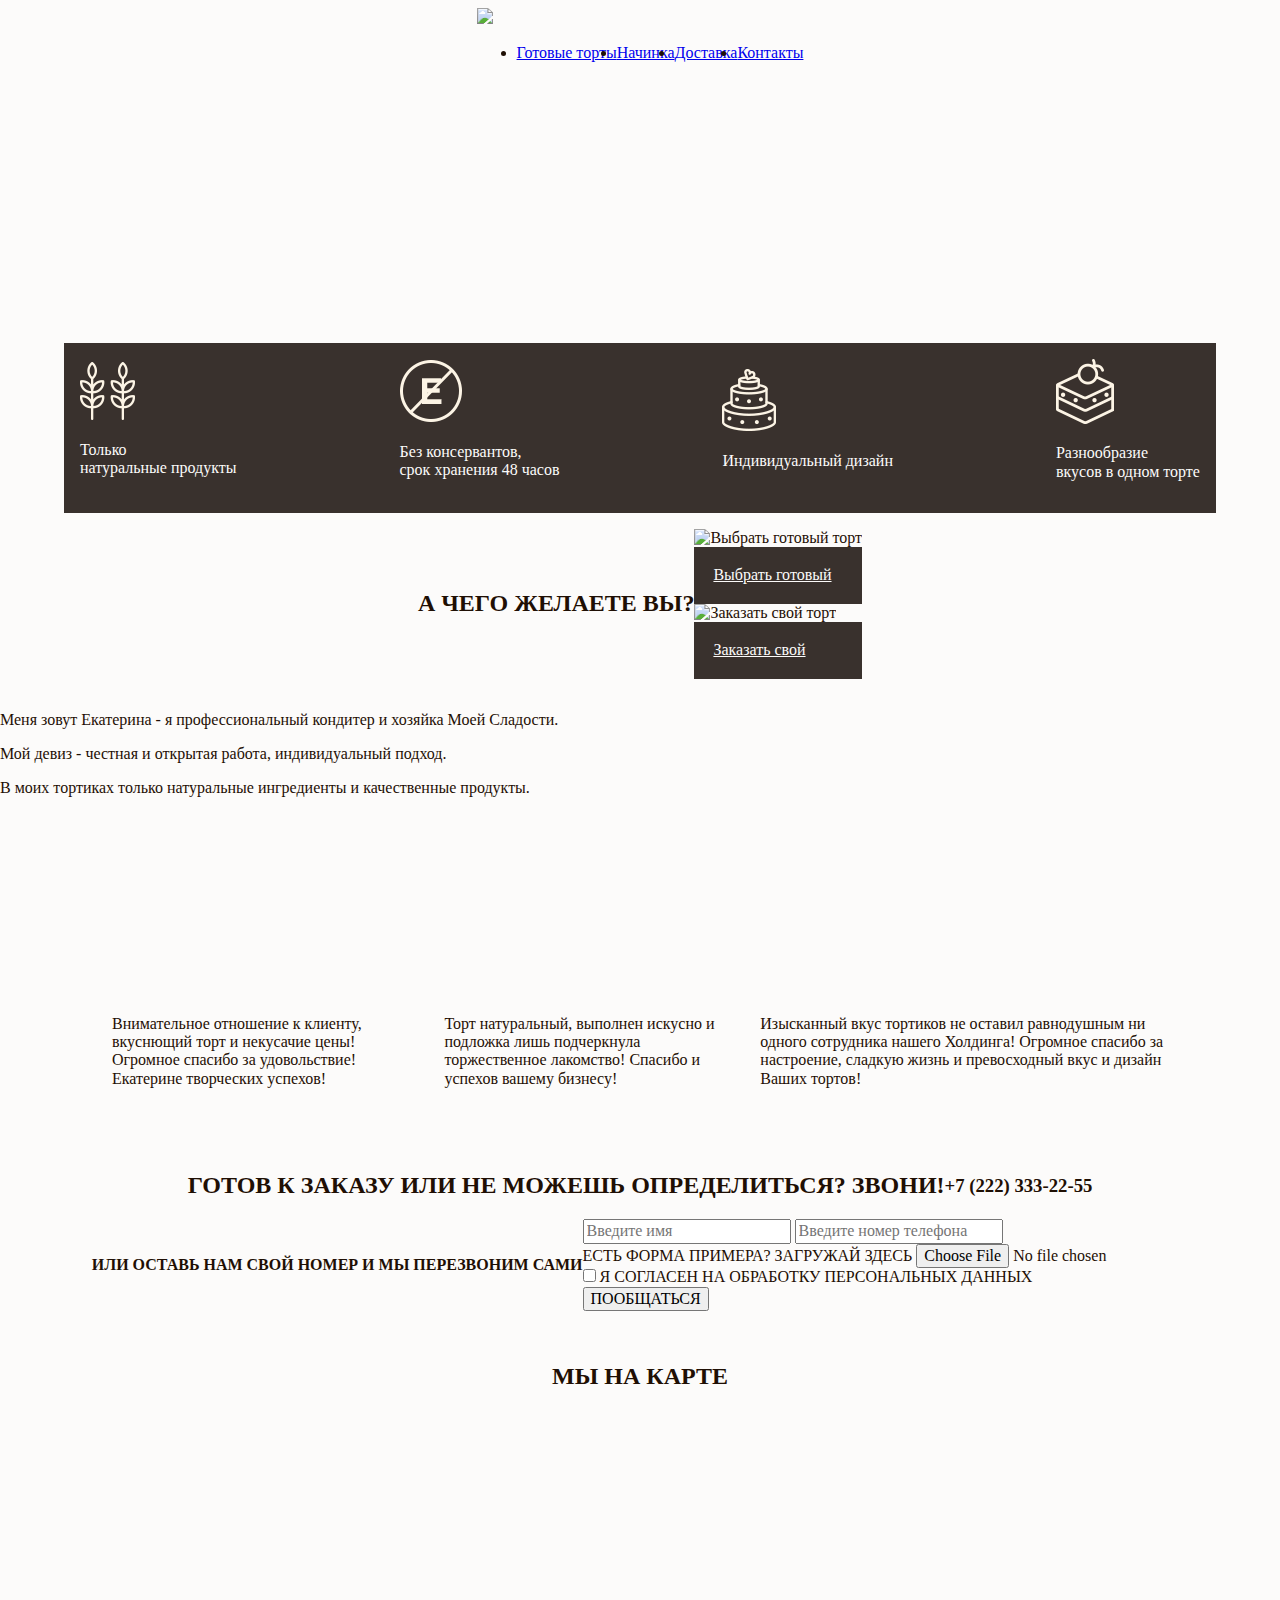
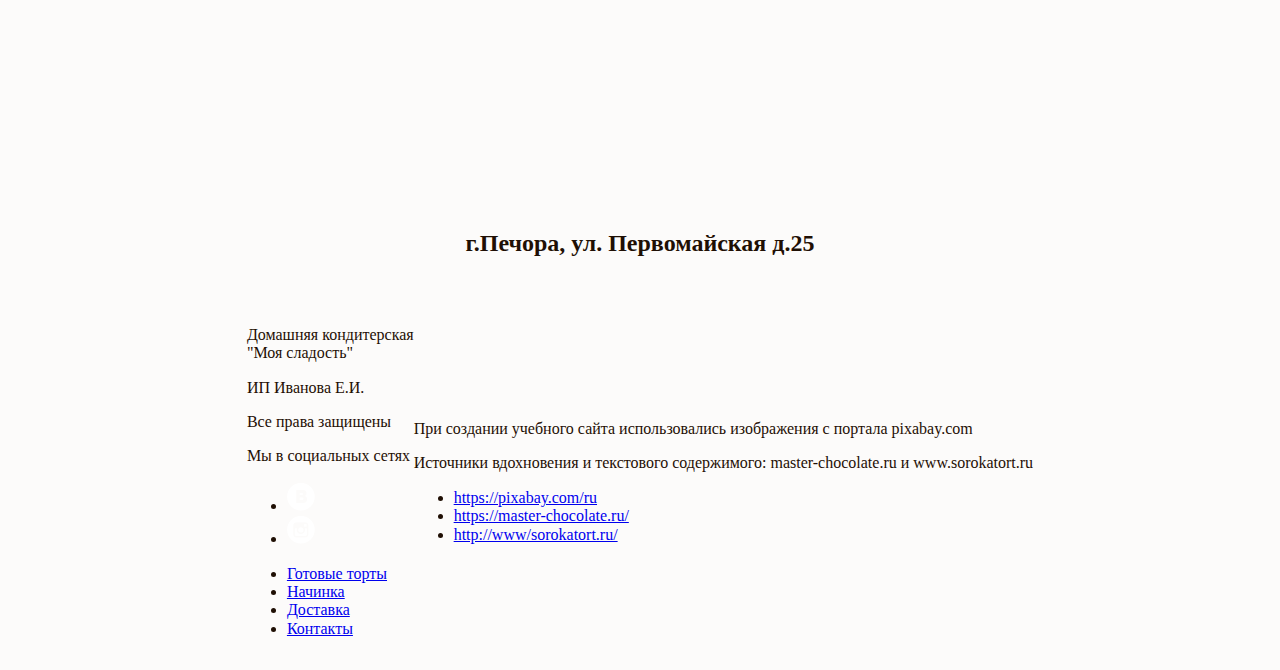
==== commit e2bfb472: "11 урок до 9 пункта" ====
--- a/index.html
+++ b/index.html
@@ -11,7 +11,7 @@
 	<!-- Шапка сайта с логотипом и панелью навигации -->
 	<header>
 		<nav>
-			<a href="index.html" class="logo"><img src="./assets/img/logo.svg"></a>
+			<a href="index.html" class="logo"><img src="assets/img/logo.svg"></a>
 			<ul>
 				<li><a href="cakes.html">Готовые торты</a></li>
 				<li><a href="filling.html">Начинка</a></li>
--- a/assets/styles/style.css
+++ b/assets/styles/style.css
@@ -38,6 +38,8 @@
 /* For index */
 .advantages .content {
 		justify-content: space-between;
+		background: #39312d; 
+		color: #fcfbfa
 	}
 	.advantages .advantages img {
 		margin: 0 auto;
@@ -53,6 +55,9 @@
 	display: block;
 	width: 100%;
 	padding: 1rem;
+	background: #39312d;
+	border: 3px solid #39312d;
+	color: #fcfbfa;
 }
 .select .select__cakes .select__cake img {
 	width: 100%;
@@ -92,4 +97,32 @@
 }
 .cakes .cake .cake__buy ul { 
 	padding-left: 0;
+}
+*{
+	box-sizing: border-box
+}
+body{
+	color: #1f0f04;
+	background: #fcfbfa;
+}
+section.banner {
+	background: url(../img/banner-bg.jpg) center/cover;
+	color: #fcfbfa;
+}
+section.select{
+	background:  url(../img/select-bg.png);
+}
+section.reviews{
+	background: url(../img/select-bg.png);
+}
+.about{
+	background: url(../img/about-bg.jpg);
+	background-position: center;
+	min-height: 20vw
+}
+section.about .about_wrap{
+	background: rgba(0, 0, 0, 0.5);
+}
+section.about .about_wrap .about_text{
+	color: #fcfbfa;
 }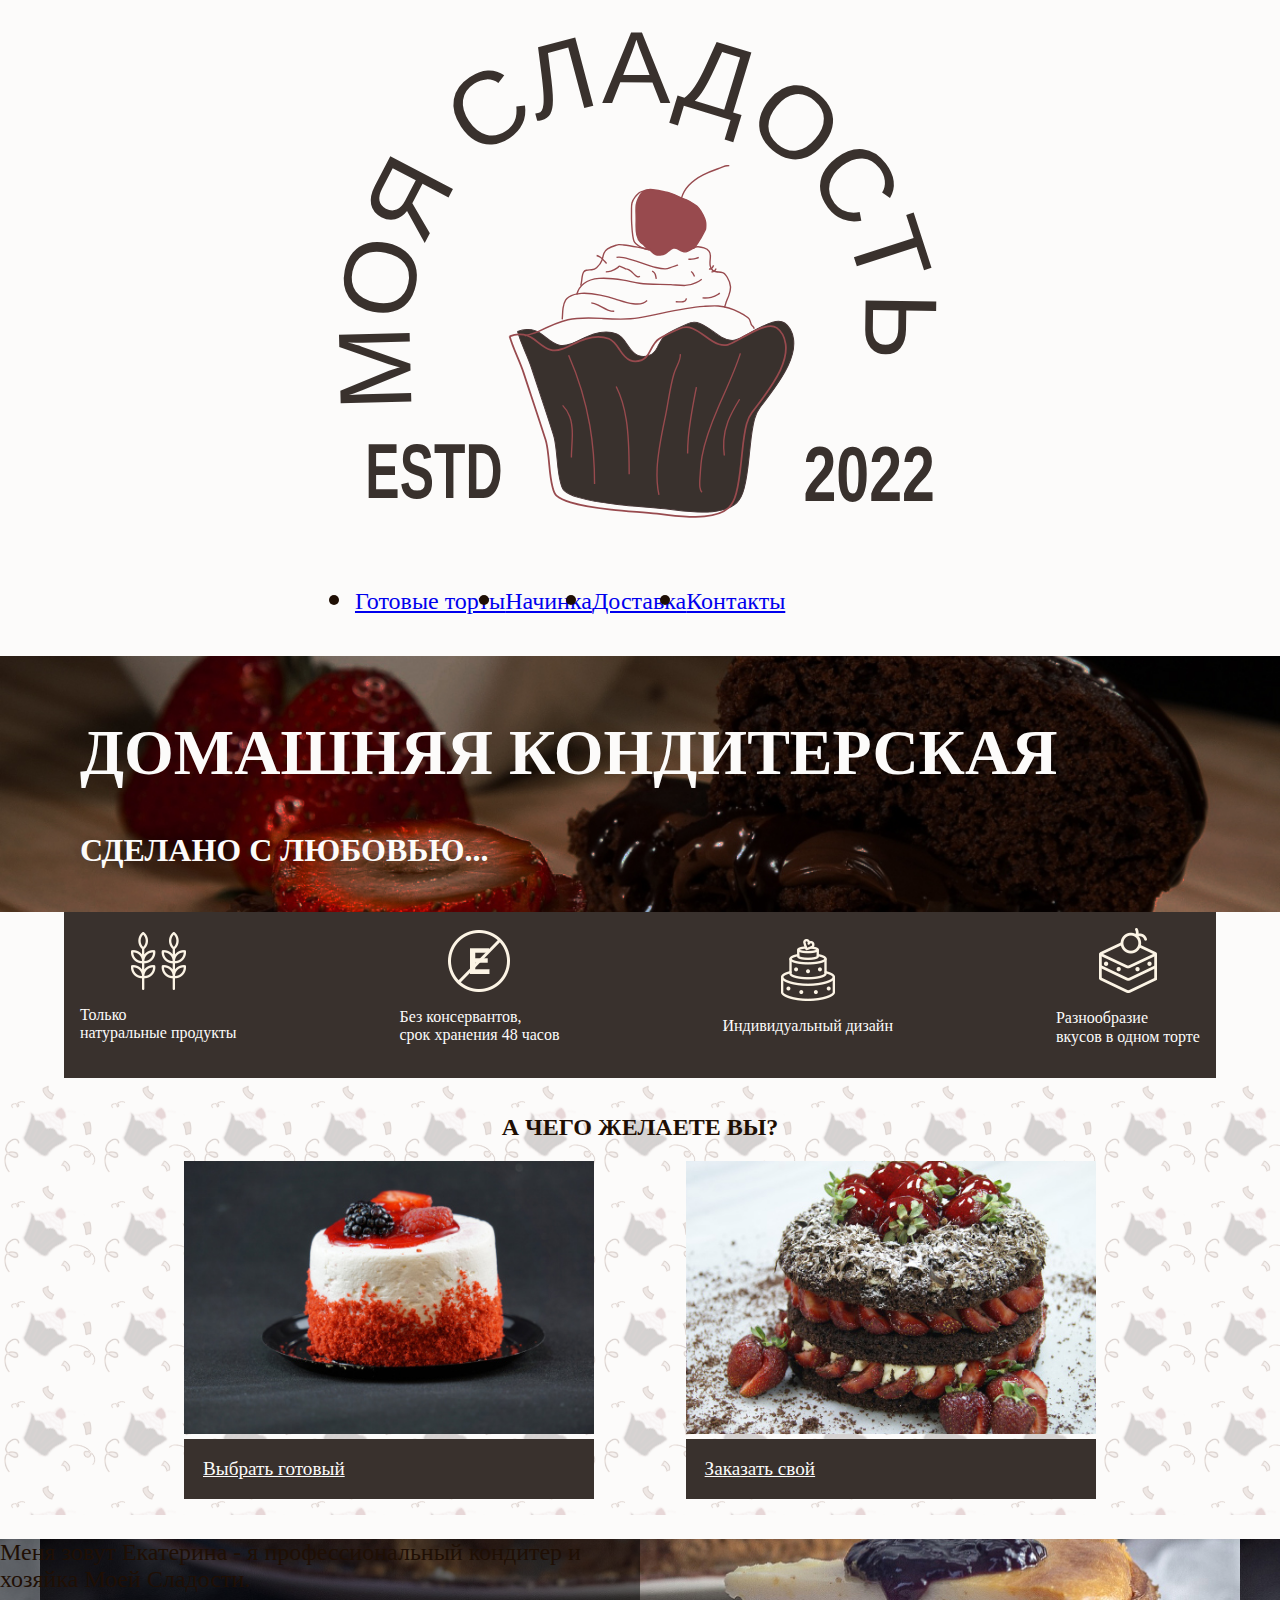
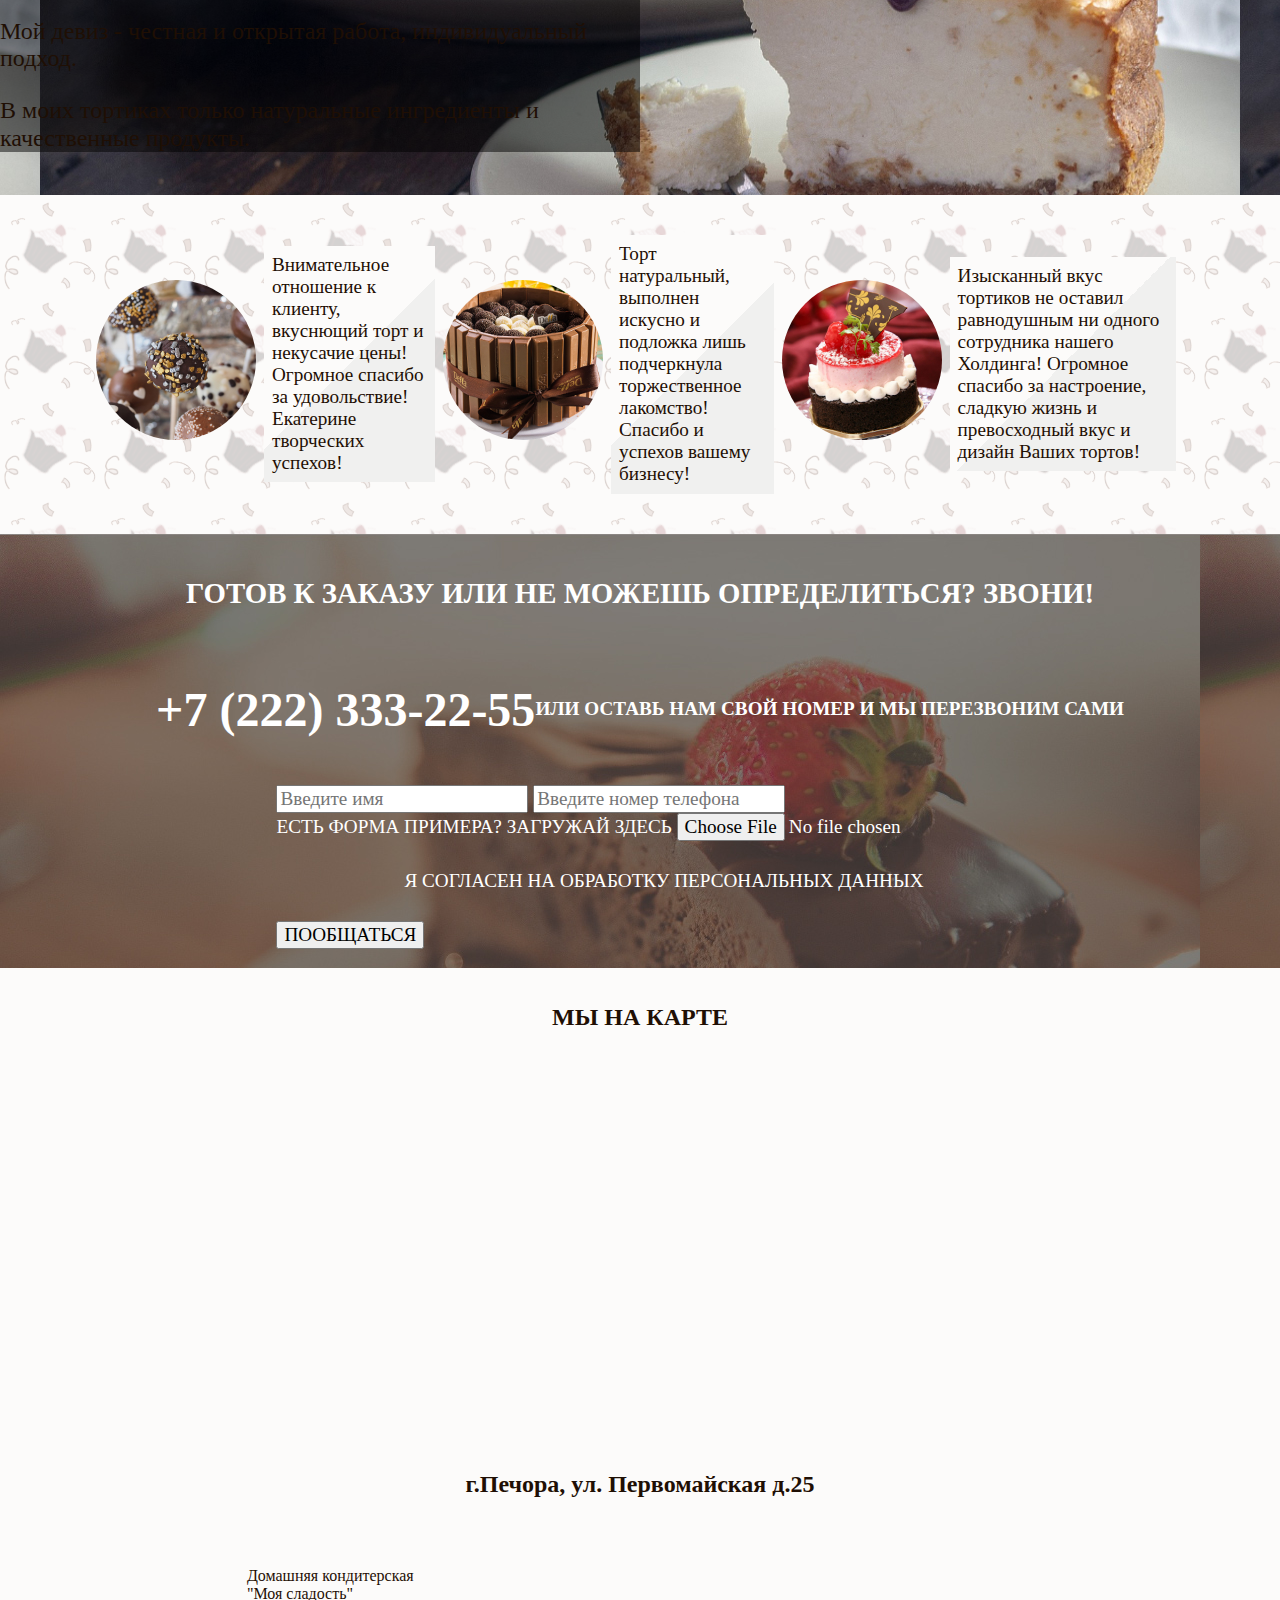
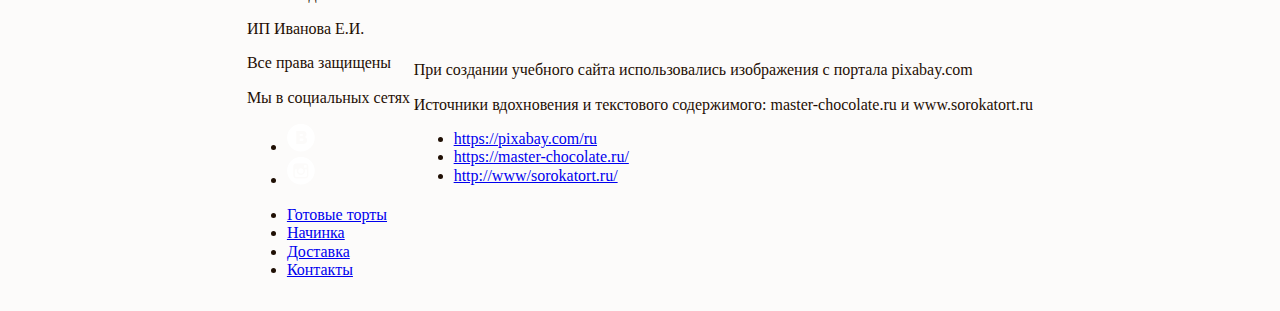
==== commit 28cd0a6d: "add full css" ====
--- a/index.html
+++ b/index.html
@@ -79,17 +79,17 @@
 		<div class="content">
 			<div class="review">
 				<div class="review__text">
-					<img src="assets/img/reviews/review-1.jpg", alt="Отзыв 1">
+					<img src="assets/img/reviews/review-1.jpg" alt="Отзыв 1">
 					<blockquote>
                     	Внимательное отношение к клиенту, вкуснющий торт и некусачие цены! 
                         Огромное спасибо за удовольствие!Екатерине творческих успехов!
                     </blockquote>
-                    <img src="assets/img/reviews/review-2.jpg", alt="Отзыв 2">
+                    <img src="assets/img/reviews/review-2.jpg" alt="Отзыв 2">
                     <blockquote>
                         Торт натуральный, выполнен искусно и подложка лишь подчеркнула 
                         торжественное лакомство! Спасибо и успехов вашему бизнесу!
                     </blockquote>
-                    <img src="assets/img/reviews/review-3.jpg", alt="Отзыв 3">
+                    <img src="assets/img/reviews/review-3.jpg" alt="Отзыв 3">
                     <blockquote>
                         Изысканный вкус тортиков не оставил равнодушным ни одного сотрудника 
                         нашего Холдинга! Огромное спасибо за настроение, сладкую жизнь и 
--- a/assets/styles/style.css
+++ b/assets/styles/style.css
@@ -8,6 +8,35 @@
 	margin: 0 auto;
 	padding: 1em;
 }
+*{
+	box-sizing: border-box
+}
+body{
+	color: #1f0f04;
+	background: #fcfbfa;
+}
+section.banner {
+	background: url(../img/banner-bg.jpg) center/cover;
+	color: #fcfbfa;
+}
+section.select{
+	background:  url(../img/select-bg.png);
+}
+section.reviews{
+	background: url(../img/select-bg.png);
+}
+.about{
+	background: url(../img/about-bg.jpg);
+	background-position: center;
+	min-height: 20vw
+}
+section.about .about__wrap{
+	background: rgba(0, 0, 0, 0.5);
+}
+section.about .about_wrap .about_text{
+	font-color: white;
+}
+
 header{
 		display: flex;
 		justify-content: space-around;
@@ -35,17 +64,37 @@
 section.banner .content {
 	display: block;
 }
+*,
+::after,
+::before {
+	box-sizing: border-box;
+}
+a:hover {
+	text-decoration: underline;
+}
+.fillings .filling img {
+	margin-bottom: 1rem;
+	border-radius: 50%;
+	filter: sepia(75%);
+}
+.fillings .filling img:hover {
+	filter: sepia(0);
+}
 /* For index */
+.select .select__cakes .select__cake a {
+	cursor: pointer; /* курсор меняется со стандартной стрелки на указатель */
+}
 .advantages .content {
 		justify-content: space-between;
+
 		background: #39312d; 
 		color: #fcfbfa
 	}
-	.advantages .advantages img {
+	.advantages .advantage img {
 		margin: 0 auto;
 		max-width: 80%;
 	}
-	.advantages .advantages p {
+	.advantages .advantage p {
 		display: none;
 	}
 select .select__cakes .select__cake {
@@ -98,31 +147,240 @@
 .cakes .cake .cake__buy ul { 
 	padding-left: 0;
 }
-*{
-	box-sizing: border-box
-}
-body{
-	color: #1f0f04;
-	background: #fcfbfa;
-}
-section.banner {
-	background: url(../img/banner-bg.jpg) center/cover;
+/* For page fillings */
+header nav ul {
+	font-size: 2rem;
+}
+.filling {
+	font-weight: 700;
+}
+.filling figcaption {
+	align-items: center;
+}
+/* For page cakes */
+.delivery h1 {
+	font-size: 1.5rem;
+}
+.delivery .delivery__price table {
+	font-size: 0.7rem;
+	font-style: italic;
+}
+section.reviews .content .review .review__text blockquote{
+	border: 1px;
+	border-color: #39312d18;
+	background-image: linear-gradient(135deg, #fcfbfa 50%, #f0f0ef 50%);
+}
+section.feedback{
+	background: url(../img/feedback-bg.jpg);
+	color: white;
+}
+.cake{
+	background-color: #39312d;
 	color: #fcfbfa;
 }
-section.select{
-	background:  url(../img/select-bg.png);
-}
-section.reviews{
-	background: url(../img/select-bg.png);
-}
-.about{
-	background: url(../img/about-bg.jpg);
-	background-position: center;
-	min-height: 20vw
-}
-section.about .about_wrap{
-	background: rgba(0, 0, 0, 0.5);
-}
-section.about .about_wrap .about_text{
+.fillings .content a{
+	color: #39312d;
+}
+.fillings .filling img{
+	border-radius: 50%;
+}
+.delivery__price tbody{
+	padding: 0.5rem;
+	border-collapse: collapse;
+}
+.delivery__price thead{
+	border-bottom: 3px;
+	border-bottom-color: #39312d;
+}
+/* Форма */
+.feedback form .form__submit {
+	display: flex;
+	align-items: center;
+	justify-content: center;
+	margin-top: 1.5rem;
+	margin-bottom: 1.5rem;
+}
+.feedback form .form__submit input[type="checkbox"] {
+	appearance: none;
+	position: relative;
+	min-height: 2rem;
+	width: 2rem;
+	margin-right: 1rem;
+	margin-bottom: 0;
+}
+/* добавляем новый значок для выбранного checkbox-а */
+.feedback form .form__submit input[type="checkbox"]::before {
+	visibility: hidden;
+	position: absolute;
+	content: "\2714";
 	color: #fcfbfa;
+	font-size: 2.2em;
+	left: 0;
+	top: -5px;
+}
+/* показываем значок если checkbox выбран */
+.feedback form .form__submit input[type="checkbox"]:checked::before {
+	visibility: visible;
+}
+
+/* Adaptive design */
+@media (min-width: 768px) {
+	header a { font-size: 1.2rem; }
+	header img.logo { width: 15vw; }
+}
+@media (min-width: 1024px) {
+	header a { font-size: 1.5rem; }
+	header img.logo { width: 12vw;
+}
+}
+@media (min-width: 1440px) {
+	header a { font-size: 2rem; }
+	header .logo { width: 10vw; }
+}
+@media (min-width: 590px) {
+	section.banner.first { min-height: 30vw; }
+	section.banner h1 { font-size: 3rem; }
+	section.banner h2 { font-size: 1.5rem; }
+}
+@media (min-width: 1024px) {
+	section.banner.first { min-height: 40vw; }
+	section.banner h1 { font-size: 4rem; }
+	section.banner h2 { font-size: 2rem; }
+}
+@media (min-width: 1440px) {
+	section.banner h1 { font-size: 6rem; }
+	section.banner h2 { font-size: 4rem; }
+}
+@media (min-width: 590px) {
+	footer .footer__main {
+		width: 100%;
+		display: flex;
+		justify-content: space-between;
+	}
+}
+@media (min-width: 768px) {
+	.advantages .advantage {
+		display: flex;
+		flex-direction: column;
+	}
+	.advantages .advantage p {
+		display: inline-block;
+	}
+}
+@media (min-width: 1024px) {
+	.advantages .advantage img {
+		transition: all 0.8s ease-in-out;
+}
+	.advantages .advantage img:hover {
+		transform: scale(1.3);
+}
+@media (min-width: 590px) {
+	.select .select__cakes {
+		display: flex;
+		justify-content: space-between;
+	}
+	.select .select__cakes .select__cake { width: 45%; }
+	.select .select__cakes .select__cake a { font-size: 1.2rem; }
+}
+/* добавляем анимацию к кнопкам */
+@media (min-width: 1024px) {
+	.select .select__cakes .select__cake button {
+		transition: background 0.8s ease-out;
+	}
+	.select .select__cakes .select{
+		background: #fcfbfa;
+		color: #39312d;
+	}
+}
+@media (min-width: 590px) {
+	.about .about__wrap { font-size: 1.5rem; }
+}
+@media (min-width: 768px) {
+	.about .about__wrap { width: 50%; }
+}
+@media (min-width: 1440px) {
+	.about .about__wrap { font-size: 2rem; }
+}
+@media (min-width: 590px) {
+.reviews .content .review .review__text blockquote { font-size: 1.2rem; }
+}
+@media (min-width: 768px) {
+	.reviews .content .review { display: flex; }
+	.reviews .content .review img {
+		display: block;
+		width: 10rem;
+		height: 10rem;
+		margin-bottom: 0.5rem;
+		border-radius: 50%;
+	}
+}
+@media (min-width: 1440px) {
+	.reviews .content .review .review__text blockquote { font-size: 1.8rem; }
+}
+@media (min-width: 768px) {
+	.feedback { font-size: 1.2rem; }
+	.feedback h3 { font-size: 3rem; }
+}
+@media (min-width: 768px) {
+	.cakes .cake .cake__buy .cake__buy__wrap {
+		display: flex;
+		flex-wrap: nowrap;
+		justify-content: space-around;
+	}
+}
+@media (min-width: 1024px) {
+	.cakes .cake .cake__descript {
+		display: flex;
+}
+	.cakes .cake .cake__buy {
+		display: flex;
+		flex-wrap: nowrap;
+		justify-content: space-evenly;
+		align-items: center;
+		margin-top: 1.5rem;
+	}
+	.cakes .cake .cake__buy a {
+		display: inline-block;
+		width: 30%;
+		height: min-content;
+		transition: all 0.8s ease-in;
+	}
+	.cakes .cake .cake__buy a:hover {
+		text-decoration: none;
+		background: #fcfbfa;
+		color: #39312d;
+		transform: scale(1.2);
+	}
+}
+@media (min-width: 1200px) {
+	.cakes .cake {
+		font-size: 1.5rem;
+}
+	.cakes .cake .cake__buy a {
+		font-size: 2rem;
+	}
+}
+@media (min-width: 768px) {
+	.fillings h2 {
+		font-size: 3rem;
+}
+	.fillings .content a {
+		font-size: 3.5rem;
+	}
+}
+/*------------------------ СТРАНИЦА DELIVERY.HTML ------------------------*/
+@media (min-width: 425px) {
+	.delivery .delivery__price table {
+		font-size: 1rem;
+	}
+}
+@media (min-width: 590px) {
+	.delivery .delivery__price table {
+		font-size: 1.2rem;
+	}
+}
+@media (min-width: 768px) {
+	.delivery .delivery__price table {
+		font-size: 1.5rem;
+	}
 }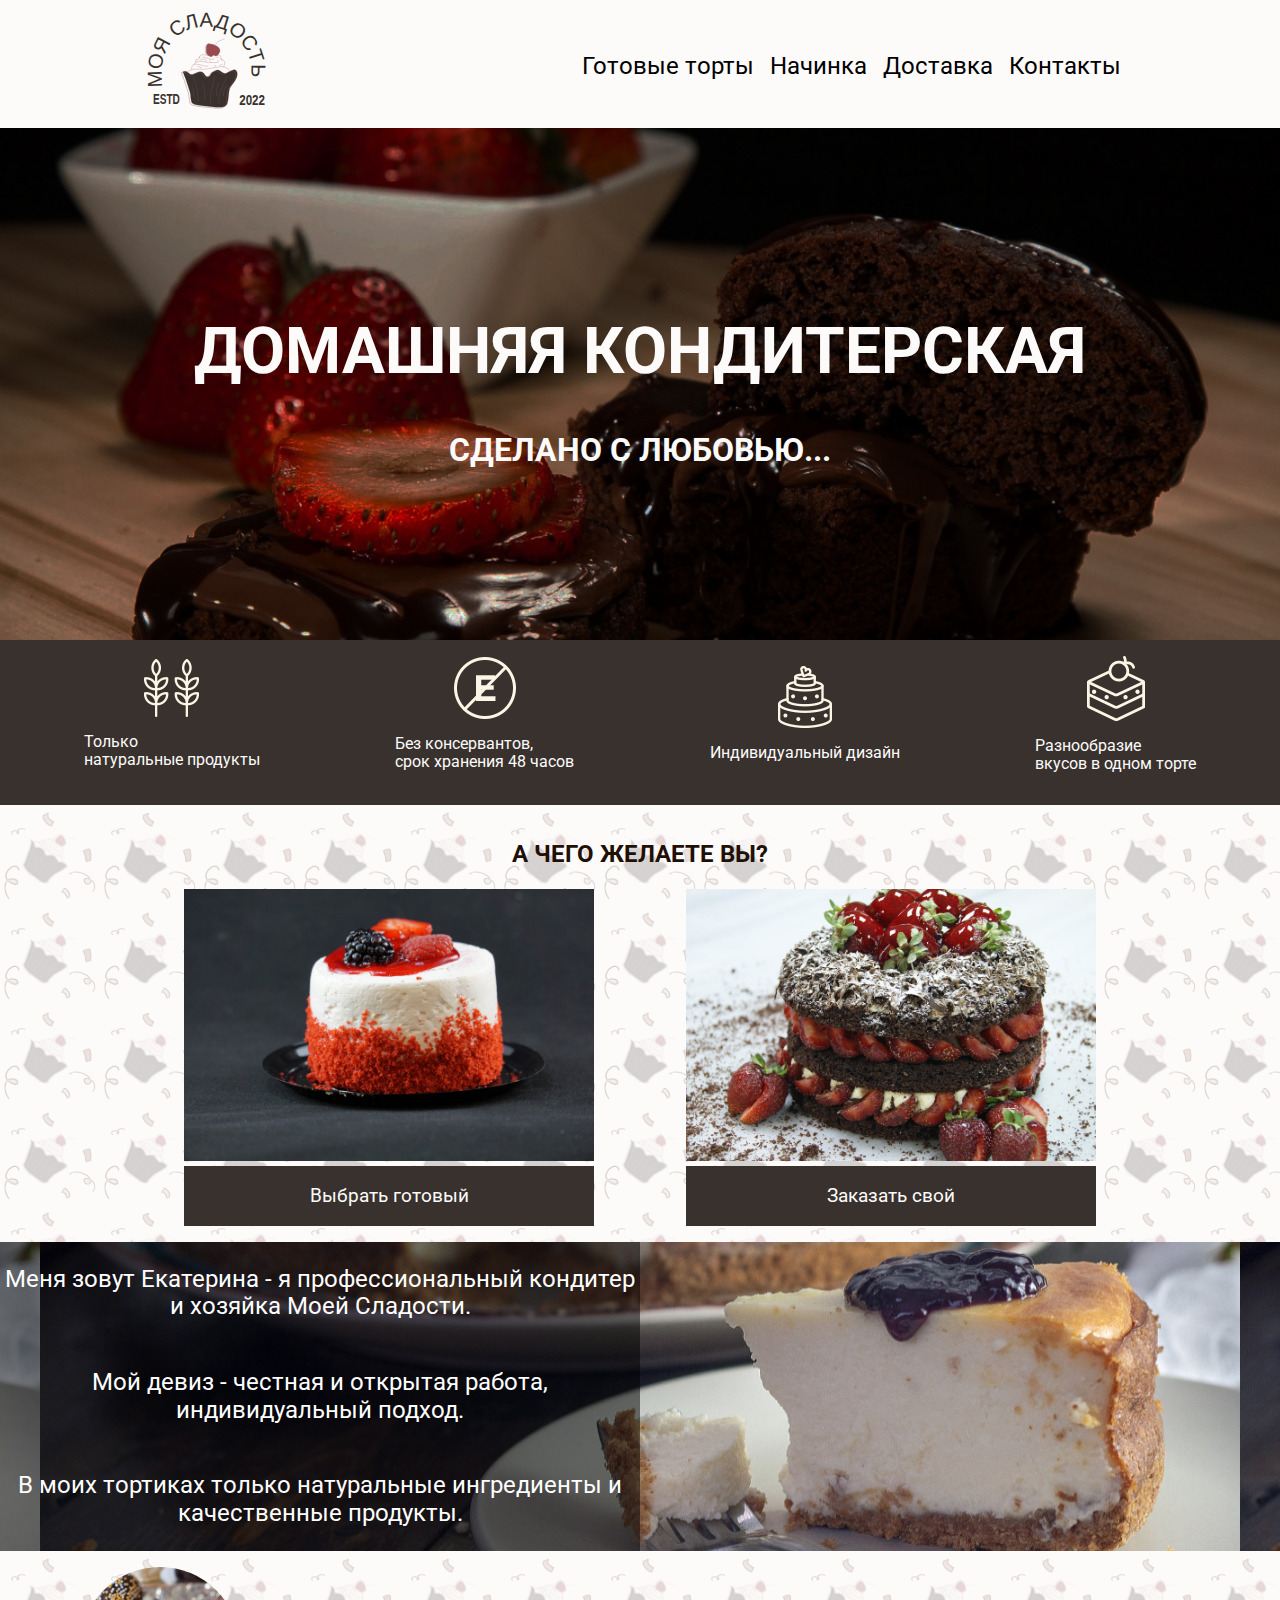
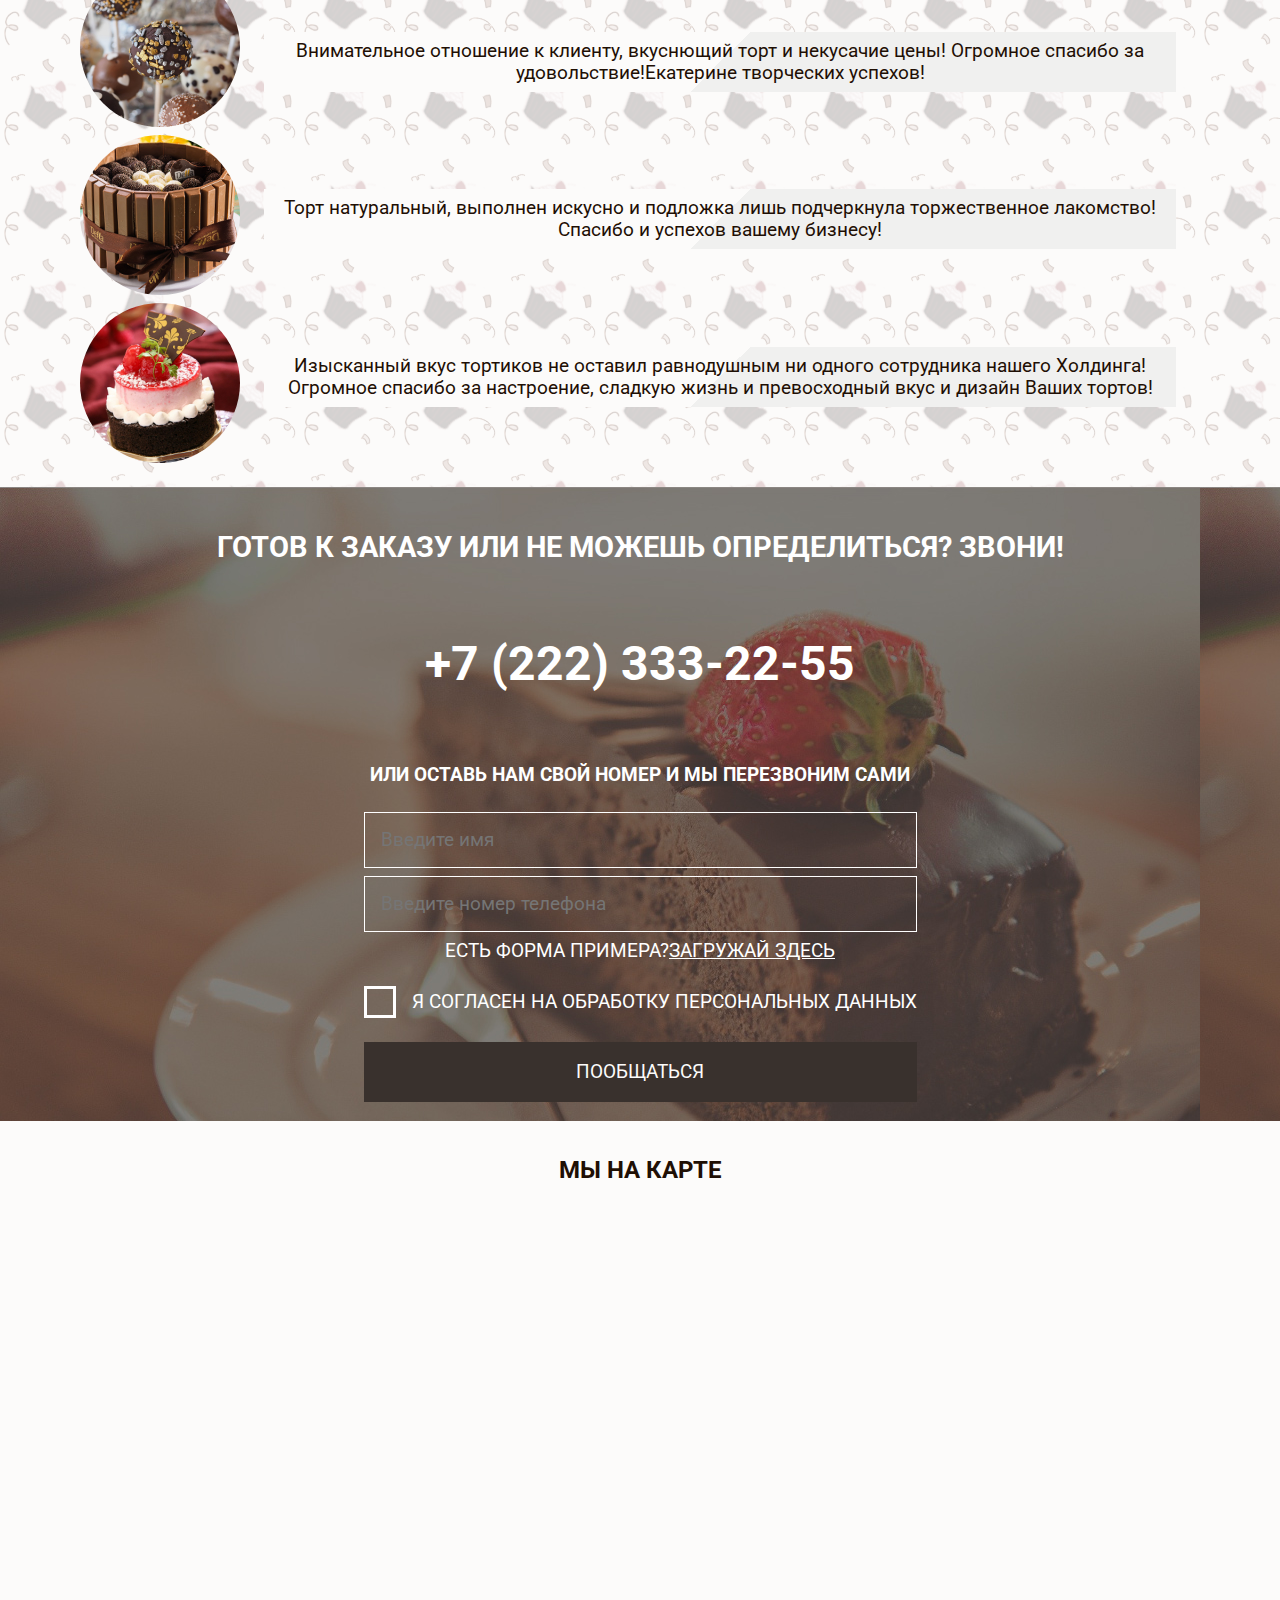
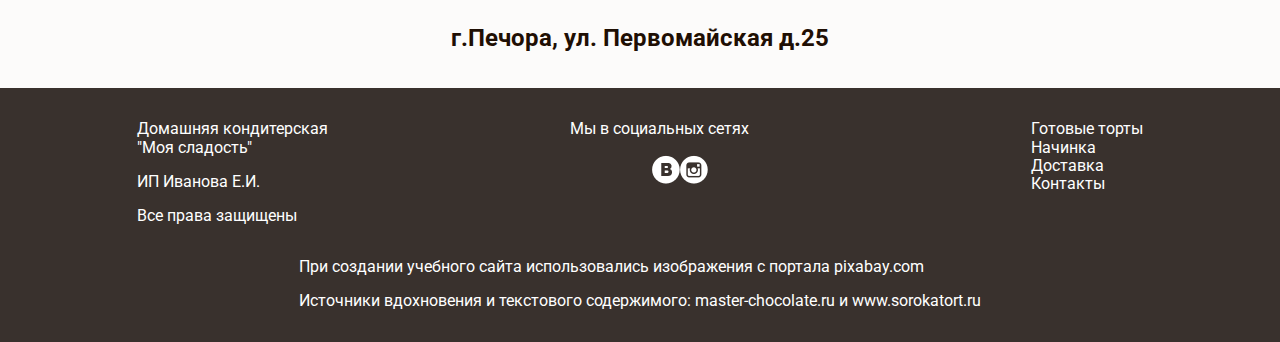
==== commit 3355a747: "Fix main page" ====
--- a/index.html
+++ b/index.html
@@ -21,7 +21,7 @@
 		</nav>
 	</header>
 	<!-- Секция для рекламного баннера -->
-	<section class="banner">
+	<section class="banner first">
 		<div class="content">
 			<h1>ДОМАШНЯЯ КОНДИТЕРСКАЯ</h1>
 			<h2>СДЕЛАНО С ЛЮБОВЬЮ...</h2>
@@ -78,18 +78,20 @@
 	<section class="reviews">
 		<div class="content">
 			<div class="review">
+				<div class="reviews_images">
+					<img src="assets/img/reviews/review-1.jpg" alt="Отзыв 1">
+					<img src="assets/img/reviews/review-2.jpg" alt="Отзыв 2">
+					<img src="assets/img/reviews/review-3.jpg" alt="Отзыв 3">
+				</div>
 				<div class="review__text">
-					<img src="assets/img/reviews/review-1.jpg" alt="Отзыв 1">
 					<blockquote>
                     	Внимательное отношение к клиенту, вкуснющий торт и некусачие цены! 
                         Огромное спасибо за удовольствие!Екатерине творческих успехов!
                     </blockquote>
-                    <img src="assets/img/reviews/review-2.jpg" alt="Отзыв 2">
                     <blockquote>
                         Торт натуральный, выполнен искусно и подложка лишь подчеркнула 
                         торжественное лакомство! Спасибо и успехов вашему бизнесу!
                     </blockquote>
-                    <img src="assets/img/reviews/review-3.jpg" alt="Отзыв 3">
                     <blockquote>
                         Изысканный вкус тортиков не оставил равнодушным ни одного сотрудника 
                         нашего Холдинга! Огромное спасибо за настроение, сладкую жизнь и 
@@ -129,15 +131,7 @@
 	<section class="map">
 		<div class="content">
 			<h2>МЫ НА КАРТЕ</h2>
-			<iframe
-				src = "https://www.google.com/maps/embed?pb=!1m18!1m12!1m3!1d41600.22919532707!2d17.569618186980133!3d49.33294759224513!2m3!1f0!2f0!3f0!3m2!1i1024!2i768!4f13.1!3m3!1m2!1s0x4713a0ac323a85b5%3A0xc3b26e85b57e46b4!2z0JbQvtC_0YssIDc2OSAwMSBIb2xlxaFvdiwg0KfQtdGF0LjRjw!5e0!3m2!1sru!2sru!4v1715668737683!5m2!1sru!2sru" 
-				width="600" 
-				height="450" 
-				style="border:0;" 
-				allowfullscreen="" 
-				loading="lazy" 
-				referrerpolicy="no-referrer-when-downgrade">
-			</iframe>
+			<iframe src="https://www.google.com/maps/embed?pb=!1m18!1m12!1m3!1d3153.8356373709055!2d144.96328031591252!3d-37.8136289808796!2m3!1f0!2f0!3f0!3m2!1i1024!2i768!4f13.1!3m3!1m2!1s0x6ad642af0f11fd81%253A0x5045675218ce6e41!2sMelbourne+VIC%252C+Australia!5e0!3m2!1sen!2sus!4v1508078861959" width="600" height="450" frameborder="0" style="border:0" allowfullscreen></iframe>
 			<h2>г.Печора, ул. Первомайская д.25</h2>
 		</div>
 	</section>
@@ -171,11 +165,6 @@
 		<div class="footer_add">
 			<p>При создании учебного сайта использовались изображения с портала pixabay.com</p>
 			<p>Источники вдохновения и текстового содержимого: master-chocolate.ru и www.sorokatort.ru </p>
-			<ul>
-            	<li><a href="https://pixabay.com/ru">https://pixabay.com/ru</a></li>
-                <li><a href="https://master-chocolate.ru/">https://master-chocolate.ru/</a></li>
-                <li><a href="http://www/sorokatort.ru/">http://www/sorokatort.ru/</a></li>
-            </ul>
 		</div>
 	</div>
 </footer>
--- a/assets/styles/style.css
+++ b/assets/styles/style.css
@@ -1,4 +1,6 @@
 /* Cover for main wrap (all el)*/
+@import url('https://fonts.googleapis.com/css2?family=Roboto:wght@400;700&display=swap');
+@import url('https://fonts.googleapis.com/css2?family=Open+Sans:ital,wght@400;700&display=swap');
 .content{
 	display: flex;
 	align-items: center;
@@ -11,9 +13,21 @@
 *{
 	box-sizing: border-box
 }
+*,
+::after,
+::before {
+	box-sizing: border-box;
+}
+a {
+	text-decoration: none;
+}
+a:hover {
+	text-decoration: underline;
+}
 body{
 	color: #1f0f04;
 	background: #fcfbfa;
+	font-family: "Roboto", sans-serif;
 }
 section.banner {
 	background: url(../img/banner-bg.jpg) center/cover;
@@ -25,35 +39,55 @@
 section.reviews{
 	background: url(../img/select-bg.png);
 }
-.about{
-	background: url(../img/about-bg.jpg);
-	background-position: center;
-	min-height: 20vw
-}
-section.about .about__wrap{
-	background: rgba(0, 0, 0, 0.5);
-}
-section.about .about_wrap .about_text{
-	font-color: white;
-}
 
 header{
-		display: flex;
-		justify-content: space-around;
-		align-items: center;
+		width: 100%;
 		padding: 0.5rem;
 	}
-	header img.Logo {
-		width: 20vw;
+	header nav {
+		display: flex;
+		justify-content: space-around;
+		align-items: center;
+	}
+	header nav a {
+		color: black;
+	}
+	header nav a.logo img {
+		width: 10vw;
 	}
 	header nav ul{
-		display: flex;
-		flex-wrap: wrap;
+		list-style-type: none;
+		place-items: center;
+		display: flex;
 		padding left: 1rem;
 	}
-	header .nav ul li {
+	header nav ul li {
 		margin-right: 1rem;
 		margin-bottom: 0.5 rem;
+	}
+footer {
+		background-color: #39312d;
+	}
+	footer .content {
+		width: 100%;
+		color: white;
+	}
+	footer .content .footer_main {
+		width: 100%;
+		display: flex;
+		justify-content: space-around;
+	}
+	footer .content .footer_main .footer_social ul {
+		display: flex;
+		list-style-type: none;
+		justify-content: center;
+		align-items: center;
+	}
+	footer .content .footer_main .footer_menu ul {
+		list-style-type: none;
+	}
+	footer .content .footer_main .footer_menu ul a {
+		color: white;
 	}
 section.banner {
 	min-height: 20vw;
@@ -62,15 +96,8 @@
 	justify-content: center;
 }
 section.banner .content {
+	text-align: center;
 	display: block;
-}
-*,
-::after,
-::before {
-	box-sizing: border-box;
-}
-a:hover {
-	text-decoration: underline;
 }
 .fillings .filling img {
 	margin-bottom: 1rem;
@@ -80,13 +107,15 @@
 .fillings .filling img:hover {
 	filter: sepia(0);
 }
+
+
 /* For index */
 .select .select__cakes .select__cake a {
 	cursor: pointer; /* курсор меняется со стандартной стрелки на указатель */
 }
 .advantages .content {
-		justify-content: space-between;
-
+		width: 100%;
+		justify-content: space-around;
 		background: #39312d; 
 		color: #fcfbfa
 	}
@@ -100,9 +129,14 @@
 select .select__cakes .select__cake {
 	margin-bottom: 1rem;
 }
+.select .content h2 {
+	text-align: center;
+	width: 100%;
+}
 .select .select__cakes .select__cake a {
 	display: block;
 	width: 100%;
+	text-align: center;
 	padding: 1rem;
 	background: #39312d;
 	border: 3px solid #39312d;
@@ -111,97 +145,95 @@
 .select .select__cakes .select__cake img {
 	width: 100%;
 }
+.about{
+	background: url(../img/about-bg.jpg);
+	background-position: center;
+	min-height: 20vw
+}
+section.about .about__wrap{
+	width: 100%;
+}
+section.about .about__wrap .about__text{
+	display: flex;
+	flex-direction: column;
+	justify-content: space-around;
+	text-align: center;
+	background: rgba(0, 0, 0, 0.5);
+	color: white;
+	width: 50%;
+}
 .reviews .content .review img {
 		display: none;
 	}
+	.reviews .content .review .reviews_images {
+		display: flex;
+		flex-direction: column;
+		justify-content: space-around;
+	}
 	.reviews .content .review .review__text {
 		display: flex;
-		align-items: center;
+		flex-direction: column;
+		justify-content: space-around;
+		align-items: center;
+		text-align: center;
 		margin: 1rem;
 	}
 	.reviews .content .review .review__text blockquote {
 		padding: 0.5rem;
 		margin: 0.5rem;
 	}
-.map iframe {
-	width: 100%;
-	height: 400px;
-}
-/* For pages cakes */
-.cakes .cake {
-		width: 90%;
+
+section.feedback .content {
+	display: flex;
+	flex-direction: column;
+	justify-content: center;
+	align-items: center;
+	text-align: center;
+}
+section.feedback .content form input[type="submit"] {
+	display: block;
+	width: 100%;
+	text-align: center;
+	padding: 1rem;
+	background: #39312d;
+	border: 3px solid #39312d;
+	color: #fcfbfa;
+}
+section.feedback .content form .form__download {
+		display: flex;
+		align-items: center;
+		justify-content: center;
+	}
+	section.feedback .content form .form__download label {
+		text-decoration: underline;
+	}
+	section.feedback .content form .form__download input {
+		display: none;
+	}
+section.feedback .content form .form__contact {
+		display: flex;
+		align-items: center;
+		flex-direction: column;
+		justify-content: space-around;
+	}
+	section.feedback .content form .form__contact input {
+		width: 100%;
+		margin-bottom: 0.5rem;
+		color: white;
 		padding: 1rem;
-		margin-bottom: 1rem;
-	}
-.cakes .cake .cake__descript img { 
-	max-width: 90%;
-}
-.cakes .cake .cake__buy { 
-	padding: 0.5rem;
-}
-.cakes .cake .cake__buy a {
-	display: inline-block;
-	width: 90%;
-	padding: 1rem;
-}
-.cakes .cake .cake__buy ul { 
-	padding-left: 0;
-}
-/* For page fillings */
-header nav ul {
-	font-size: 2rem;
-}
-.filling {
-	font-weight: 700;
-}
-.filling figcaption {
-	align-items: center;
-}
-/* For page cakes */
-.delivery h1 {
-	font-size: 1.5rem;
-}
-.delivery .delivery__price table {
-	font-size: 0.7rem;
-	font-style: italic;
-}
-section.reviews .content .review .review__text blockquote{
-	border: 1px;
-	border-color: #39312d18;
-	background-image: linear-gradient(135deg, #fcfbfa 50%, #f0f0ef 50%);
-}
-section.feedback{
-	background: url(../img/feedback-bg.jpg);
-	color: white;
-}
-.cake{
-	background-color: #39312d;
-	color: #fcfbfa;
-}
-.fillings .content a{
-	color: #39312d;
-}
-.fillings .filling img{
-	border-radius: 50%;
-}
-.delivery__price tbody{
-	padding: 0.5rem;
-	border-collapse: collapse;
-}
-.delivery__price thead{
-	border-bottom: 3px;
-	border-bottom-color: #39312d;
-}
-/* Форма */
-.feedback form .form__submit {
+		border: 1px solid white;
+		background: transparent;
+	}
+section.feedback .content form .form__submit {
 	display: flex;
 	align-items: center;
 	justify-content: center;
 	margin-top: 1.5rem;
 	margin-bottom: 1.5rem;
 }
-.feedback form .form__submit input[type="checkbox"] {
+section.feedback .content form .form__submit input[type="checkbox"] {
 	appearance: none;
+	border: 3px solid white;
 	position: relative;
 	min-height: 2rem;
 	width: 2rem;
@@ -209,7 +241,7 @@
 	margin-bottom: 0;
 }
 /* добавляем новый значок для выбранного checkbox-а */
-.feedback form .form__submit input[type="checkbox"]::before {
+section.feedback .content form .form__submit input[type="checkbox"]::before {
 	visibility: hidden;
 	position: absolute;
 	content: "\2714";
@@ -219,23 +251,97 @@
 	top: -5px;
 }
 /* показываем значок если checkbox выбран */
-.feedback form .form__submit input[type="checkbox"]:checked::before {
+section.feedback .content form .form__submit input[type="checkbox"]:checked::before {
 	visibility: visible;
 }
+.map iframe {
+	width: 100%;
+	height: 400px;
+}
+
+
+/* For pages cakes */
+.cakes .cake {
+		width: 90%;
+		padding: 1rem;
+		margin-bottom: 1rem;
+	}
+.cakes .cake .cake__descript img { 
+	max-width: 90%;
+}
+.cakes .cake .cake__buy { 
+	padding: 0.5rem;
+}
+.cakes .cake .cake__buy a {
+	display: inline-block;
+	width: 90%;
+	padding: 1rem;
+}
+.cakes .cake .cake__buy ul { 
+	padding-left: 0;
+}
+
+
+/* For page fillings */
+header nav ul {
+	font-size: 2rem;
+}
+.filling {
+	font-weight: 700;
+}
+.filling figcaption {
+	align-items: center;
+}
+/* For page cakes */
+.delivery h1 {
+	font-size: 1.5rem;
+}
+.delivery .delivery__price table {
+	font-size: 0.7rem;
+	font-style: italic;
+}
+section.reviews .content .review .review__text blockquote{
+	border: 1px;
+	border-color: #39312d18;
+	background-image: linear-gradient(135deg, #fcfbfa 50%, #f0f0ef 50%);
+}
+section.feedback{
+	background: url(../img/feedback-bg.jpg);
+	color: white;
+}
+.cake{
+	background-color: #39312d;
+	color: #fcfbfa;
+}
+.fillings .content a{
+	color: #39312d;
+}
+.fillings .filling img{
+	border-radius: 50%;
+}
+.delivery__price tbody{
+	padding: 0.5rem;
+	border-collapse: collapse;
+}
+.delivery__price thead{
+	border-bottom: 3px;
+	border-bottom-color: #39312d;
+}
+
 
 /* Adaptive design */
 @media (min-width: 768px) {
 	header a { font-size: 1.2rem; }
-	header img.logo { width: 15vw; }
+	header a.logo img { width: 15vw; }
 }
 @media (min-width: 1024px) {
 	header a { font-size: 1.5rem; }
-	header img.logo { width: 12vw;
+	header a.logo img { width: 12vw;
 }
 }
 @media (min-width: 1440px) {
 	header a { font-size: 2rem; }
-	header .logo { width: 10vw; }
+	header a.logo { width: 10vw; }
 }
 @media (min-width: 590px) {
 	section.banner.first { min-height: 30vw; }
